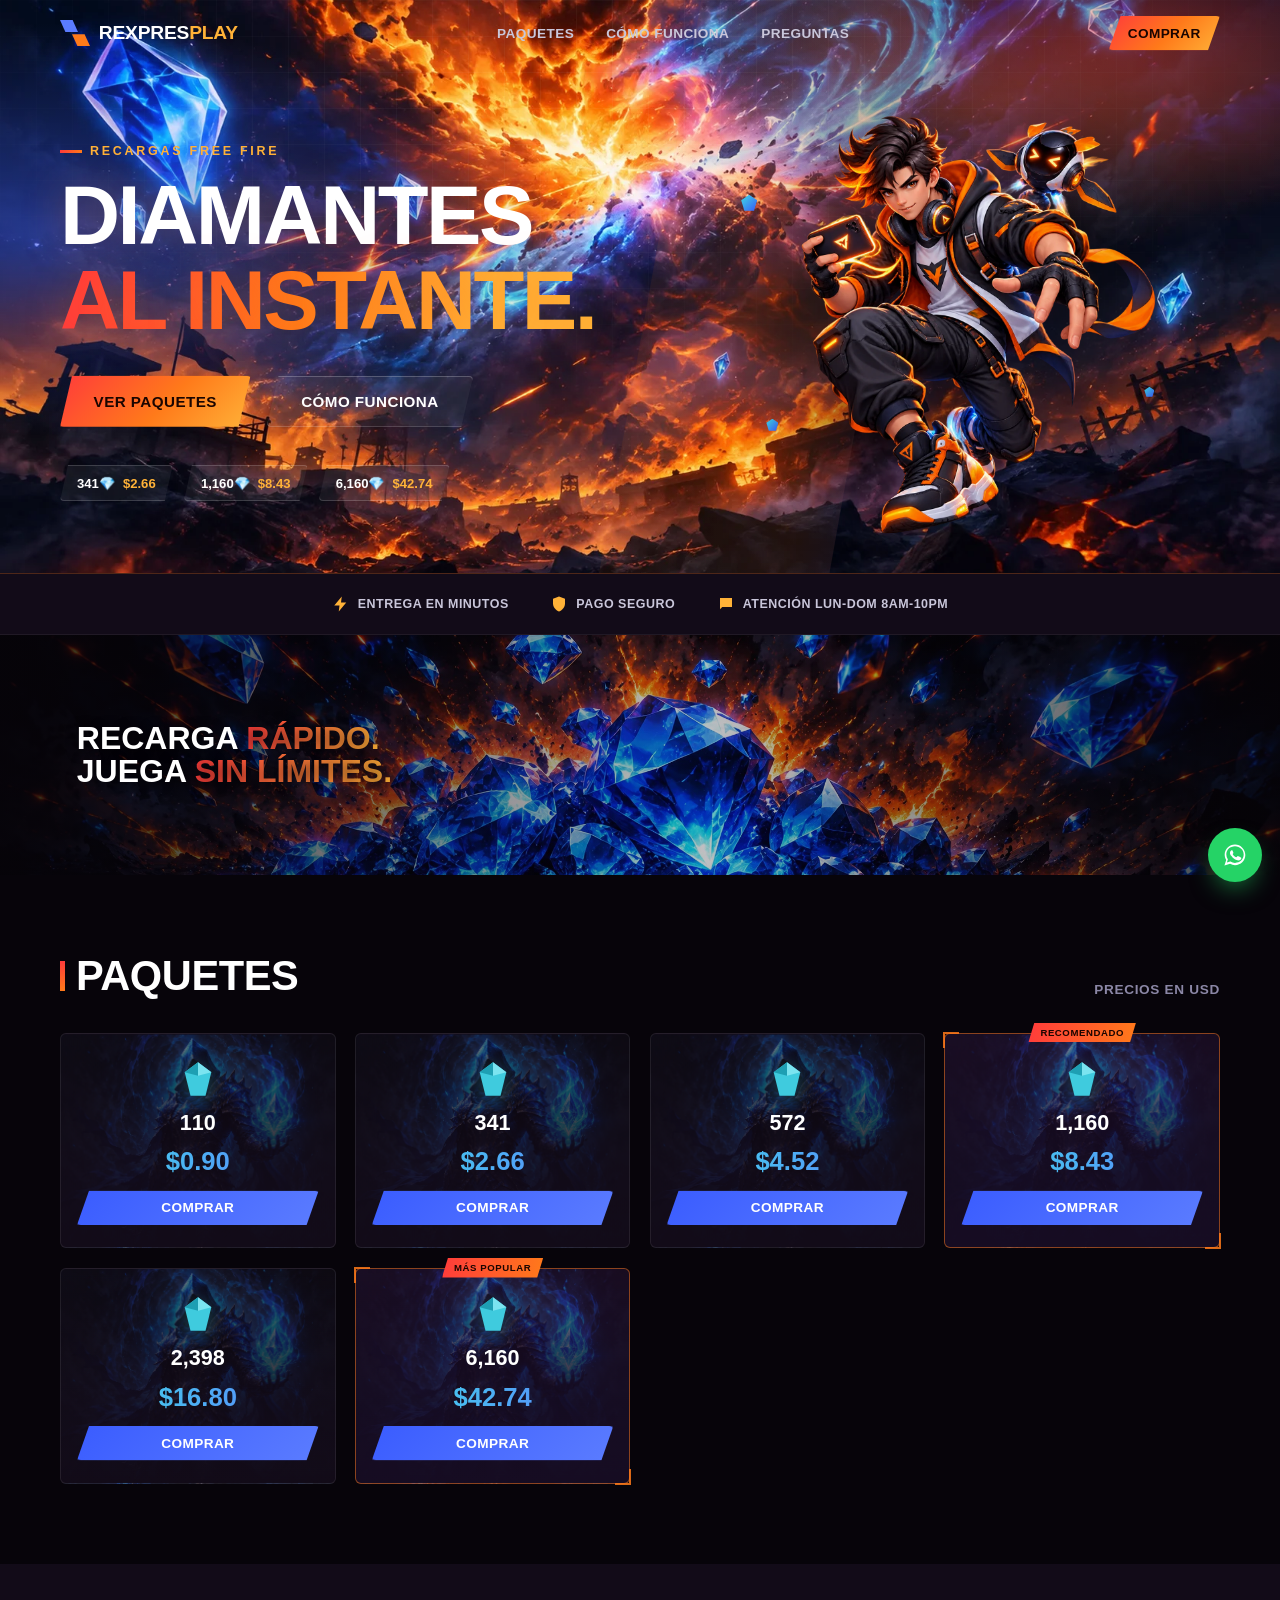
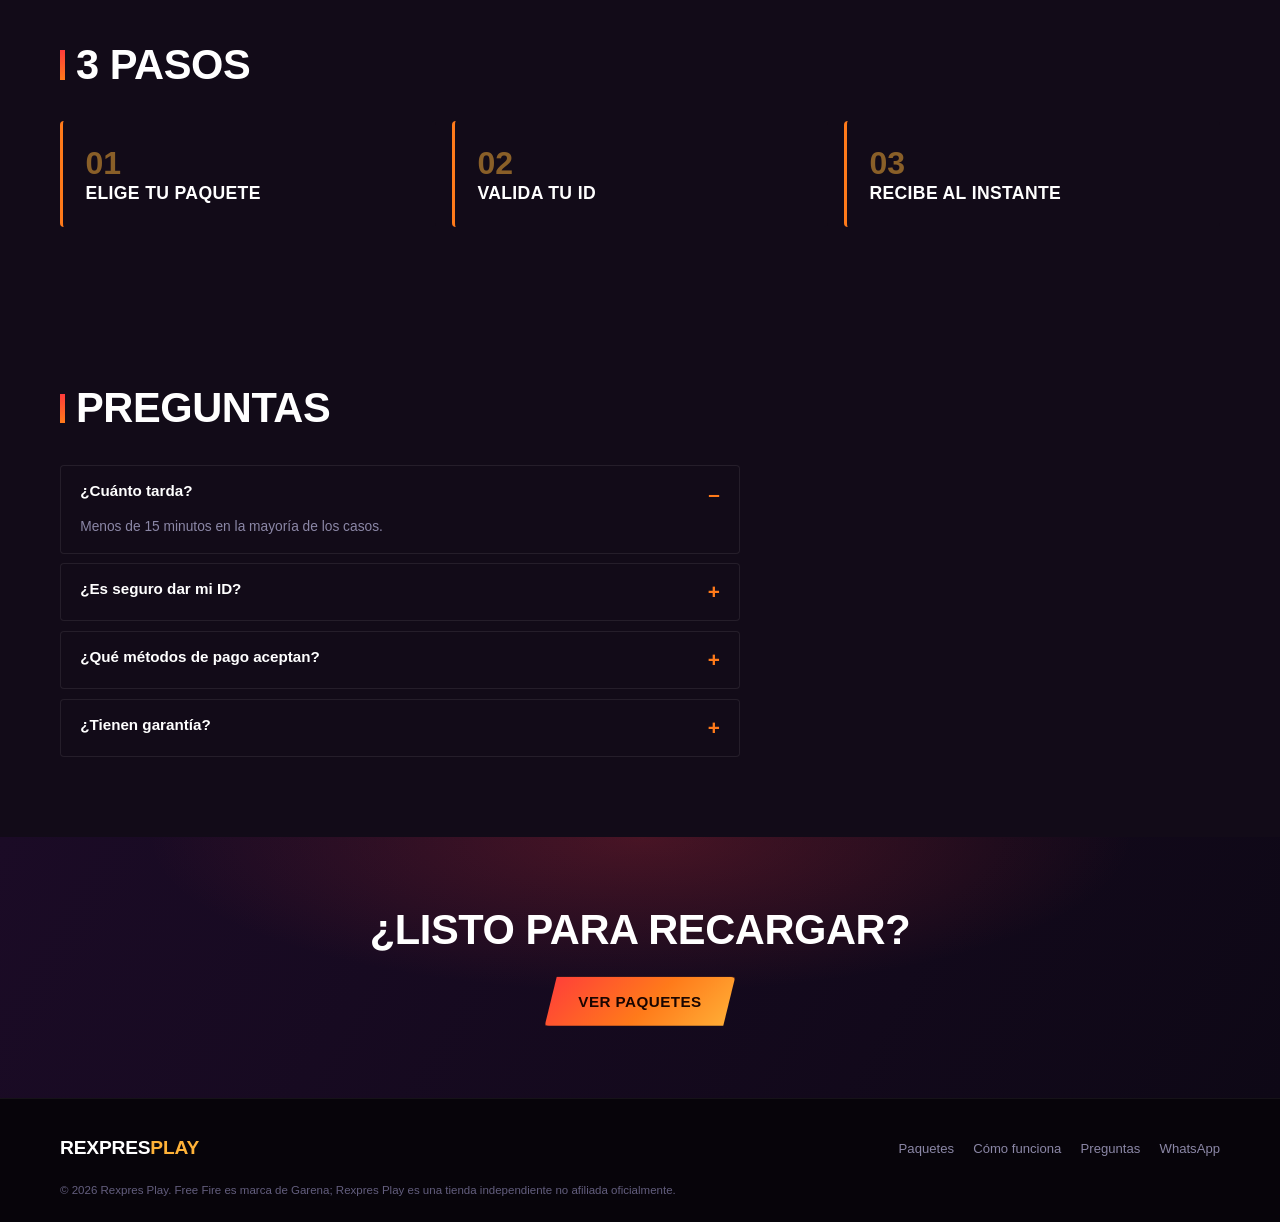
==== index.html @ 96253f4c "Add files via upload" ====
<!DOCTYPE html>
<html lang="es">
<head>
<meta charset="UTF-8">
<meta name="viewport" content="width=device-width, initial-scale=1.0">
<title>Rexpres Play — Diamantes Free Fire</title>
<meta name="description" content="Recarga diamantes de Free Fire al instante. Elige tu paquete, valida tu ID y paga seguro.">
<meta property="og:title" content="Rexpres Play — Diamantes Free Fire al instante">
<meta property="og:description" content="Elige tu paquete, coloca tu ID y paga seguro. Entrega en minutos.">
<meta property="og:image" content="og-image.webp">
<meta property="og:type" content="website">
<meta name="theme-color" content="#05070F">
<link rel="icon" href="data:image/svg+xml,%3Csvg xmlns='http://www.w3.org/2000/svg' viewBox='0 0 64 64'%3E%3Crect width='64' height='64' rx='10' fill='%2307040A'/%3E%3Cpolygon points='14,12 34,12 50,52 30,52' fill='%23FF7A1A'/%3E%3Cpolygon points='50,12 30,12 14,52 34,52' fill='%233A5CFF'/%3E%3C/svg%3E" type="image/svg+xml">
<style>
:root{
  --bg-0:#07040A; --bg-1:#120B18; --bg-2:#1B1024;
  --blue:#3A5CFF; --blue-2:#5B7CFF; --blue-glow:#7C97FF;
  --orange:#FF7A1A; --orange-2:#FFB238; --red:#FF3B3B;
  --cyan:#3FE0E8;
  --ink:#FFFFFF; --ink-dim:#C9C6DA; --ink-faint:#8B87A6; --muted:#635E7E;
  --paper:#F5F6FC;
  --font-d:Arial,Helvetica,sans-serif; --font-b:Arial,Helvetica,sans-serif; --font-m:Arial,Helvetica,sans-serif;
  --ease:cubic-bezier(.2,.85,.3,1);
}
*,*::before,*::after{box-sizing:border-box;}
html{scroll-behavior:smooth;}
@media (prefers-reduced-motion:reduce){*{animation-duration:.001ms!important;transition-duration:.001ms!important;}}
body{margin:0;background:var(--bg-0);color:var(--ink);font-family:var(--font-b);-webkit-font-smoothing:antialiased;overflow-x:hidden;}
img,svg{display:block;max-width:100%;}
a{color:inherit;text-decoration:none;}
h1,h2,h3{font-family:var(--font-d);margin:0;line-height:1.02;}
p{margin:0;}
.wrap{width:min(1160px,100% - 2rem);margin-inline:auto;}
::selection{background:var(--orange);color:var(--bg-0);}
:focus-visible{outline:3px solid var(--orange);outline-offset:2px;}

/* ---------- BUTTONS ---------- */
.btn{display:inline-flex;align-items:center;justify-content:center;gap:.5rem;font-family:var(--font-d);font-weight:900;letter-spacing:.03em;text-transform:uppercase;padding:1rem 2.1rem;border-radius:4px;border:none;cursor:pointer;transition:transform .2s var(--ease),box-shadow .2s var(--ease);font-size:.95rem;clip-path:polygon(12px 0,100% 0,calc(100% - 12px) 100%,0 100%);}
.btn--fire{background:linear-gradient(135deg,var(--red),var(--orange) 55%,var(--orange-2));color:#1A0500;box-shadow:0 0 0 1px rgba(255,122,26,.4),0 14px 34px -10px rgba(255,59,59,.7);}
.btn--fire:hover{transform:translateY(-2px) scale(1.02);box-shadow:0 0 0 1px rgba(255,122,26,.6),0 18px 40px -8px rgba(255,59,59,.85);}
.btn--ghost{background:rgba(255,255,255,.05);color:var(--ink);border:1px solid rgba(255,255,255,.22);}
.btn--ghost:hover{border-color:var(--orange);color:var(--orange-2);}
.btn--block{width:100%;}
.btn--blue{background:linear-gradient(135deg,var(--blue),var(--blue-2));color:#fff;box-shadow:0 0 0 1px rgba(91,124,255,.4),0 12px 28px -8px rgba(58,92,255,.7);}
.btn--blue:hover{transform:translateY(-2px);}

/* ---------- HEADER ---------- */
.site-header{position:fixed;inset:0 0 auto 0;z-index:200;padding:1rem 0;transition:background .3s,padding .3s;}
.site-header.on{background:rgba(5,7,15,.86);backdrop-filter:blur(12px);padding:.65rem 0;border-bottom:1px solid rgba(248,249,255,.06);}
.h-inner{display:flex;align-items:center;justify-content:space-between;gap:1rem;}
.brand{display:flex;align-items:center;gap:.55rem;}
.bmark{width:30px;height:26px;position:relative;flex:none;}
.bslab{position:absolute;width:60%;height:46%;clip-path:polygon(0 0,70% 0,100% 100%,30% 100%);}
.bslab.a{top:0;left:0;background:var(--blue-2);}
.bslab.b{bottom:0;right:0;background:var(--orange);}
.bword{font-family:var(--font-d);font-weight:900;font-size:1.2rem;text-transform:uppercase;letter-spacing:-.01em;}
.bword b{color:var(--ink);}
.bword i{color:var(--orange-2);font-style:normal;}
.nav{display:flex;gap:2rem;}
.nav a{font-size:.85rem;font-weight:700;color:var(--ink-dim);text-transform:uppercase;letter-spacing:.03em;}
.nav a:hover{color:var(--orange-2);}
.h-actions{display:flex;align-items:center;gap:1rem;}
.navtog{display:none;background:none;border:none;width:34px;height:34px;flex-direction:column;justify-content:center;gap:5px;cursor:pointer;}
.navtog span{height:2px;background:var(--ink);border-radius:2px;}

/* ---------- HERO ---------- */
.hero{position:relative;padding:9rem 0 4.5rem;overflow:hidden;}
.hero::before{content:"";position:absolute;inset:0;
  background-image:
    radial-gradient(55% 50% at 88% 8%, rgba(255,59,59,.35), transparent 60%),
    radial-gradient(50% 45% at 78% 18%, rgba(255,122,26,.3), transparent 60%),
    radial-gradient(65% 60% at 4% 40%, rgba(58,92,255,.45), transparent 60%),
    url('hero-bg.webp');
  background-size:auto,auto,auto,cover;
  background-position:center;
  background-repeat:no-repeat;
  background-color:var(--bg-0);
  z-index:-3;}
.hero::after{content:"";position:absolute;inset:0;background-image:linear-gradient(rgba(255,255,255,.045) 1px,transparent 1px),linear-gradient(90deg,rgba(255,255,255,.045) 1px,transparent 1px);background-size:36px 36px;mask-image:radial-gradient(65% 60% at 50% 15%,black,transparent);z-index:-2;}
.hero-slash{position:absolute;top:-15%;left:38%;width:60%;height:150%;background:linear-gradient(100deg,rgba(255,122,26,0) 0%,rgba(255,122,26,.12) 45%,rgba(58,92,255,.14) 60%,rgba(58,92,255,0) 100%);clip-path:polygon(30% 0,60% 0,40% 100%,10% 100%);z-index:-1;pointer-events:none;}
.hero-grid{display:grid;grid-template-columns:1.1fr .9fr;gap:2.5rem;align-items:center;position:relative;}
.eyebrow{font-family:var(--font-m);font-weight:900;font-size:.78rem;letter-spacing:.22em;text-transform:uppercase;color:var(--orange-2);margin:0 0 1rem;display:flex;align-items:center;gap:.5rem;}
.eyebrow::before{content:"";width:22px;height:3px;background:linear-gradient(90deg,var(--red),var(--orange));}
.hero h1{font-size:clamp(2.9rem,7.4vw,5.2rem);font-weight:900;letter-spacing:-.03em;text-transform:uppercase;text-shadow:0 0 40px rgba(255,122,26,.35);}
.hero h1 em{font-style:normal;background:linear-gradient(100deg,var(--red) 5%,var(--orange) 45%,var(--orange-2) 80%);-webkit-background-clip:text;background-clip:text;color:transparent;}
.hero-cta{display:flex;gap:1rem;flex-wrap:wrap;margin-top:2rem;}

.gemwrap{position:relative;display:flex;align-items:center;justify-content:center;min-height:320px;}
.gem-big{width:min(320px,80vw);filter:drop-shadow(0 30px 60px rgba(58,92,255,.35));animation:spin 14s linear infinite;}
@keyframes spin{0%{transform:rotateY(0);}50%{transform:rotateY(18deg);}100%{transform:rotateY(0);}}
.gem-particle{position:absolute;clip-path:polygon(50% 0%,100% 35%,80% 100%,20% 100%,0% 35%);background:linear-gradient(135deg,var(--cyan),var(--blue));animation:float 8s ease-in-out infinite;}
@keyframes float{0%,100%{transform:translateY(0) rotate(0);}50%{transform:translateY(-22px) rotate(14deg);}}
.hero-char{position:absolute;inset:0;margin:auto;max-width:min(420px,85vw);max-height:520px;z-index:2;filter:drop-shadow(0 25px 50px rgba(0,0,0,.55));animation:float 7s ease-in-out infinite;}

.promo-banner{position:relative;height:clamp(140px,22vw,240px);overflow:hidden;background:linear-gradient(120deg,#1B0B26,#0E0816);}
.promo-banner img{width:100%;height:100%;object-fit:cover;object-position:center;}
.promo-banner .pb-overlay{position:absolute;inset:0;background:linear-gradient(90deg,rgba(7,4,10,.85) 0%,rgba(7,4,10,.25) 55%,rgba(7,4,10,.75) 100%);
  display:flex;align-items:center;padding:0 6vw;}
.promo-banner h3{font-size:clamp(1.3rem,3.5vw,2rem);text-transform:uppercase;color:#fff;text-shadow:0 2px 12px rgba(0,0,0,.6);}
.promo-banner h3 em{font-style:normal;background:linear-gradient(100deg,var(--red),var(--orange-2));-webkit-background-clip:text;background-clip:text;color:transparent;}

.quickpick{display:flex;gap:.7rem;margin-top:2.4rem;flex-wrap:wrap;}
.qchip{display:flex;align-items:center;gap:.5rem;background:rgba(255,255,255,.06);border:1px solid rgba(255,255,255,.16);border-radius:4px;padding:.6rem 1rem;cursor:pointer;transition:border-color .2s,transform .2s;font-family:var(--font-m);font-weight:700;font-size:.82rem;clip-path:polygon(8px 0,100% 0,calc(100% - 8px) 100%,0 100%);}
.qchip:hover{border-color:var(--orange);transform:translateY(-2px);background:rgba(255,122,26,.1);}
.qchip b{color:var(--ink);}
.qchip span{color:var(--orange-2);font-weight:900;}

@media (max-width:920px){
  .hero-grid{grid-template-columns:1fr;}
  .gemwrap{order:-1;min-height:220px;}
  .gem-big{width:200px;}
}

/* ---------- TRUST STRIP (icons only, minimal text) ---------- */
.trust{background:var(--bg-1);padding:1.3rem 0;border-top:1px solid rgba(255,122,26,.25);border-bottom:1px solid rgba(255,255,255,.06);}
.trust-in{display:flex;justify-content:center;gap:2.6rem;flex-wrap:wrap;}
.trust-item{display:flex;align-items:center;gap:.5rem;color:var(--ink-dim);font-size:.78rem;font-weight:900;font-family:var(--font-d);text-transform:uppercase;letter-spacing:.04em;}
.trust-item svg{width:18px;height:18px;color:var(--orange-2);}

/* ---------- SECTION ---------- */
.section{padding:5rem 0;}
.s-head{margin-bottom:2.2rem;display:flex;align-items:flex-end;justify-content:space-between;gap:1rem;flex-wrap:wrap;}
.s-head h2{font-size:clamp(1.9rem,3.8vw,2.6rem);text-transform:uppercase;letter-spacing:-.01em;position:relative;padding-left:1rem;}
.s-head h2::before{content:"";position:absolute;left:0;top:.15em;bottom:.15em;width:5px;background:linear-gradient(180deg,var(--red),var(--orange));}
.s-head p{color:var(--ink-faint);font-family:var(--font-m);font-weight:700;font-size:.85rem;text-transform:uppercase;letter-spacing:.05em;}
[data-reveal]{opacity:0;transform:translateY(24px);transition:opacity .6s var(--ease),transform .6s var(--ease);}
[data-reveal].vis{opacity:1;transform:none;}

/* ---------- PACKAGE GRID ---------- */
.pgrid{display:grid;grid-template-columns:repeat(2,1fr);gap:.9rem;}
@media (min-width:640px){.pgrid{grid-template-columns:repeat(3,1fr);gap:1.1rem;}}
@media (min-width:1000px){.pgrid{grid-template-columns:repeat(4,1fr);gap:1.2rem;}}

.pcard{position:relative;isolation:isolate;background-image:linear-gradient(180deg,rgba(18,11,24,.55) 0%,rgba(18,11,24,.88) 62%,var(--bg-1) 100%),url('pack-bg.webp');background-size:cover,cover;background-position:center,center 20%;background-color:var(--bg-2);border:1px solid rgba(255,255,255,.08);border-radius:6px;padding:1.6rem 1rem 1.4rem;text-align:center;cursor:pointer;transition:transform .25s var(--ease),box-shadow .25s var(--ease);}
.pcard::before,.pcard::after{content:"";position:absolute;width:16px;height:16px;border:2px solid var(--orange);opacity:0;transition:opacity .25s;}
.pcard::before{top:-2px;left:-2px;border-right:none;border-bottom:none;}
.pcard::after{bottom:-2px;right:-2px;border-left:none;border-top:none;}
.pcard:hover{transform:translateY(-6px);box-shadow:0 18px 40px -14px rgba(255,122,26,.45);}
.pcard:hover::before,.pcard:hover::after{opacity:1;}
.pcard.hot{border-color:rgba(255,122,26,.5);background-image:linear-gradient(180deg,rgba(42,16,53,.5) 0%,rgba(22,12,34,.9) 62%,#160C22 100%),url('pack-bg.webp');background-size:cover,cover;background-position:center,center 20%;background-color:#1B1024;}
.pcard.hot::before,.pcard.hot::after{opacity:.85;}
.ptag{position:absolute;top:-11px;left:50%;transform:translateX(-50%);background:linear-gradient(100deg,var(--red),var(--orange));color:#1A0500;font-family:var(--font-d);font-weight:900;font-size:.6rem;letter-spacing:.06em;text-transform:uppercase;padding:.28rem .75rem;white-space:nowrap;clip-path:polygon(6px 0,100% 0,calc(100% - 6px) 100%,0 100%);}
.pgem{width:40px;margin:0 auto .7rem;filter:drop-shadow(0 4px 10px rgba(63,224,232,.35));}
.pamt{font-family:var(--font-m);font-weight:900;font-size:1.35rem;color:var(--ink);}
.pamt small{color:var(--orange-2);font-size:.7rem;font-weight:700;display:block;margin-top:.2rem;}
.pprice{font-family:var(--font-m);font-weight:900;font-size:1.6rem;margin:.7rem 0 .9rem;background:linear-gradient(100deg,var(--cyan),var(--blue-2));-webkit-background-clip:text;background-clip:text;color:transparent;}

.mem-row{display:flex;gap:1rem;margin-top:1rem;flex-wrap:wrap;}
.mem-card{flex:1 1 220px;background:var(--bg-1);border:1px solid rgba(248,249,255,.08);border-radius:14px;padding:1.2rem 1.4rem;display:flex;align-items:center;justify-content:space-between;gap:1rem;cursor:pointer;transition:border-color .2s;}
.mem-card:hover{border-color:var(--blue-2);}
.mem-card h3{font-size:1rem;color:var(--ink);}
.mem-card span{font-family:var(--font-m);color:var(--orange-2);font-weight:700;}

/* ---------- STEPS (compact) ---------- */
.steps{display:grid;grid-template-columns:repeat(3,1fr);gap:1rem;}
.step{position:relative;background:var(--bg-1);border-left:3px solid var(--orange);border-radius:4px;padding:1.5rem 1.4rem;}
.step em{font-style:normal;font-family:var(--font-m);font-weight:900;color:var(--orange-2);font-size:2rem;opacity:.5;}
.step h3{margin-top:.2rem;font-size:1.1rem;text-transform:uppercase;letter-spacing:.02em;}
@media (max-width:760px){.steps{grid-template-columns:1fr;}}

/* ---------- REVIEW STRIP (minimal) ---------- */
.rev-strip{display:flex;gap:1rem;overflow-x:auto;padding-bottom:.4rem;scrollbar-width:none;}
.rev-strip::-webkit-scrollbar{display:none;}
.rev{flex:0 0 auto;min-width:230px;background:var(--bg-1);border:1px solid rgba(255,255,255,.08);border-top:2px solid var(--cyan);border-radius:4px;padding:1.1rem 1.3rem;}
.rev .stars{color:var(--orange-2);font-size:.85rem;letter-spacing:.1em;}
.rev p{margin-top:.5rem;font-size:.88rem;color:var(--ink-dim);}
.rev b{display:block;margin-top:.6rem;font-size:.78rem;color:var(--blue-glow);text-transform:uppercase;letter-spacing:.03em;}

/* ---------- FAQ (compact) ---------- */
.faq{display:grid;gap:.6rem;max-width:680px;}
.fitem{background:var(--bg-1);border:1px solid rgba(255,255,255,.08);border-radius:4px;padding:1rem 1.2rem;}
.fitem summary{cursor:pointer;font-weight:700;list-style:none;display:flex;justify-content:space-between;gap:1rem;font-size:.95rem;}
.fitem summary::-webkit-details-marker{display:none;}
.fitem summary::after{content:"+";font-family:var(--font-m);color:var(--orange);font-size:1.3rem;font-weight:900;}
.fitem[open] summary::after{content:"–";}
.fitem p{margin-top:.6rem;color:var(--ink-faint);font-size:.86rem;line-height:1.55;}

/* ---------- FINAL CTA ---------- */
.finalcta{background:linear-gradient(120deg,#1B0B26,#0E0816);padding:4.5rem 0;text-align:center;position:relative;overflow:hidden;}
.finalcta::before{content:"";position:absolute;inset:0;background:radial-gradient(55% 85% at 50% 0%,rgba(255,59,59,.22),transparent 70%);}
.finalcta h2{position:relative;font-size:clamp(1.9rem,4vw,2.6rem);text-transform:uppercase;letter-spacing:-.01em;}
.finalcta .btn{position:relative;margin-top:1.6rem;}

/* ---------- FOOTER ---------- */
footer{background:var(--bg-0);padding:2.4rem 0 1.4rem;border-top:1px solid rgba(248,249,255,.06);}
.f-row{display:flex;align-items:center;justify-content:space-between;flex-wrap:wrap;gap:1rem;padding-bottom:1.4rem;}
.f-links{display:flex;gap:1.2rem;}
.f-links a{font-size:.82rem;color:var(--ink-faint);}
.f-links a:hover{color:var(--orange-2);}
.f-legal{font-size:.72rem;color:var(--muted);line-height:1.6;}

.wa-fab{position:fixed;right:1.1rem;bottom:1.1rem;z-index:150;width:54px;height:54px;border-radius:50%;background:#25D366;color:#fff;display:flex;align-items:center;justify-content:center;box-shadow:0 12px 26px -8px rgba(37,211,102,.6);}
.wa-fab svg{width:26px;height:26px;}

/* ---------- MOBILE NAV ---------- */
@media (max-width:860px){
  .nav{position:fixed;inset:0 0 0 auto;width:min(78vw,300px);background:var(--bg-1);flex-direction:column;align-items:flex-start;padding:6rem 2rem 2rem;transform:translateX(100%);transition:transform .3s var(--ease);gap:1.4rem;}
  .nav.open{transform:translateX(0);}
  .navtog{display:flex;}
  .h-actions .btn{display:none;}
}

</style>

</head>
<body>

<header class="site-header" id="hdr">
  <div class="wrap h-inner">
    <a href="#top" class="brand">
      <span class="bmark"><span class="bslab a"></span><span class="bslab b"></span></span>
      <span class="bword"><b>Rexpres</b><i>Play</i></span>
    </a>
    <nav class="nav" id="nav">
      <a href="#paquetes">Paquetes</a>
      <a href="#como">Cómo funciona</a>
      <a href="#preguntas">Preguntas</a>
    </nav>
    <div class="h-actions">
      <a href="#paquetes" class="btn btn--fire" style="padding:.6rem 1.2rem;font-size:.85rem;">Comprar</a>
      <button class="navtog" id="navtog" aria-label="Menú" aria-expanded="false"><span></span><span></span><span></span></button>
    </div>
  </div>
</header>

<main id="top">

<section class="hero">
  <div class="hero-slash" aria-hidden="true"></div>
  <div class="wrap hero-grid">
    <div>
      <p class="eyebrow">Recargas Free Fire</p>
      <h1>Diamantes<br><em>al instante.</em></h1>
      <div class="hero-cta">
        <a href="#paquetes" class="btn btn--fire">Ver paquetes</a>
        <a href="#como" class="btn btn--ghost">Cómo funciona</a>
      </div>
      <div class="quickpick" data-reveal>
        <div class="qchip" data-buy data-amt="341" data-bonus="0" data-price="2.66"><b>341💎</b><span>$2.66</span></div>
        <div class="qchip" data-buy data-amt="1,160" data-bonus="0" data-price="8.43"><b>1,160💎</b><span>$8.43</span></div>
        <div class="qchip" data-buy data-amt="6,160" data-bonus="0" data-price="42.74"><b>6,160💎</b><span>$42.74</span></div>
      </div>
    </div>
    <div class="gemwrap">
      <img src="hero-character.webp" alt="" class="hero-char" fetchpriority="high"
           onerror="this.style.display='none'"
           onload="this.nextElementSibling.style.display='none'">
      <svg class="gem-big" viewBox="0 0 200 200">
        <defs>
          <linearGradient id="gA" x1="0" y1="0" x2="1" y2="1">
            <stop offset="0%" stop-color="#7C97FF"/><stop offset="100%" stop-color="#3A5CFF"/>
          </linearGradient>
          <linearGradient id="gB" x1="0" y1="0" x2="1" y2="1">
            <stop offset="0%" stop-color="#3FE0E8"/><stop offset="100%" stop-color="#1E9FB3"/>
          </linearGradient>
          <linearGradient id="gC" x1="0" y1="0" x2="1" y2="1">
            <stop offset="0%" stop-color="#FFC24D"/><stop offset="100%" stop-color="#FF9F1C"/>
          </linearGradient>
        </defs>
        <polygon points="100,15 175,70 140,185 60,185 25,70" fill="url(#gA)"/>
        <polygon points="100,15 175,70 100,90" fill="url(#gC)"/>
        <polygon points="100,15 25,70 100,90" fill="url(#gB)"/>
        <polygon points="25,70 100,90 60,185" fill="#2A45C9" opacity=".85"/>
        <polygon points="175,70 100,90 140,185" fill="#1E9FB3" opacity=".85"/>
      </svg>
      <span class="gem-particle" style="width:16px;height:16px;top:10%;left:5%;"></span>
      <span class="gem-particle" style="width:10px;height:10px;top:70%;left:85%;animation-delay:2s;"></span>
      <span class="gem-particle" style="width:12px;height:12px;top:80%;left:10%;animation-delay:4s;"></span>
    </div>
  </div>
</section>

<section class="trust">
  <div class="wrap trust-in">
    <div class="trust-item"><svg viewBox="0 0 24 24"><path d="M13 2 3 14h7l-1 8 10-12h-7l1-8z" fill="currentColor"/></svg>Entrega en minutos</div>
    <div class="trust-item"><svg viewBox="0 0 24 24"><path d="M12 2 4 5v6c0 5 3.4 9.4 8 11 4.6-1.6 8-6 8-11V5l-8-3z" fill="currentColor"/></svg>Pago seguro</div>
    <div class="trust-item"><svg viewBox="0 0 24 24"><path d="M4 4h16v12H7l-3 3V4z" fill="currentColor"/></svg>Atención Lun-Dom 8am-10pm</div>
  </div>
</section>

<div class="promo-banner" id="promoBanner">
  <img src="diamonds-banner.webp" alt="Diamantes Free Fire"
       loading="lazy"
       onerror="document.getElementById('promoBanner').style.display='none'">
  <div class="pb-overlay">
    <h3>Recarga <em>rápido.</em><br>Juega <em>sin límites.</em></h3>
  </div>
</div>

<section class="section" id="paquetes">
  <div class="wrap">
    <div class="s-head" data-reveal><h2>Paquetes</h2><p>Precios en USD</p></div>
    <div class="pgrid" data-reveal>
      <article class="pcard" data-buy data-amt="110" data-bonus="0" data-price="0.90">
        <svg class="pgem" viewBox="0 0 48 48"><polygon points="24,4 40,16 33,44 15,44 8,16" fill="#3FCBDE"/><polygon points="24,4 40,16 24,20" fill="#7BE4F0"/><polygon points="24,4 8,16 24,20" fill="#1E9FB3"/></svg>
        <p class="pamt">110</p><p class="pprice">$0.90</p>
        <button class="btn btn--blue btn--block" style="padding:.6rem;font-size:.85rem;">Comprar</button>
      </article>
      <article class="pcard" data-buy data-amt="341" data-bonus="0" data-price="2.66">
        <svg class="pgem" viewBox="0 0 48 48"><polygon points="24,4 40,16 33,44 15,44 8,16" fill="#3FCBDE"/><polygon points="24,4 40,16 24,20" fill="#7BE4F0"/><polygon points="24,4 8,16 24,20" fill="#1E9FB3"/></svg>
        <p class="pamt">341</p><p class="pprice">$2.66</p>
        <button class="btn btn--blue btn--block" style="padding:.6rem;font-size:.85rem;">Comprar</button>
      </article>
      <article class="pcard" data-buy data-amt="572" data-bonus="0" data-price="4.52">
        <svg class="pgem" viewBox="0 0 48 48"><polygon points="24,4 40,16 33,44 15,44 8,16" fill="#3FCBDE"/><polygon points="24,4 40,16 24,20" fill="#7BE4F0"/><polygon points="24,4 8,16 24,20" fill="#1E9FB3"/></svg>
        <p class="pamt">572</p><p class="pprice">$4.52</p>
        <button class="btn btn--blue btn--block" style="padding:.6rem;font-size:.85rem;">Comprar</button>
      </article>
      <article class="pcard hot" data-buy data-amt="1,160" data-bonus="0" data-price="8.43">
        <span class="ptag">Recomendado</span>
        <svg class="pgem" viewBox="0 0 48 48"><polygon points="24,4 40,16 33,44 15,44 8,16" fill="#3FCBDE"/><polygon points="24,4 40,16 24,20" fill="#7BE4F0"/><polygon points="24,4 8,16 24,20" fill="#1E9FB3"/></svg>
        <p class="pamt">1,160</p><p class="pprice">$8.43</p>
        <button class="btn btn--blue btn--block" style="padding:.6rem;font-size:.85rem;">Comprar</button>
      </article>
      <article class="pcard" data-buy data-amt="2,398" data-bonus="0" data-price="16.80">
        <svg class="pgem" viewBox="0 0 48 48"><polygon points="24,4 40,16 33,44 15,44 8,16" fill="#3FCBDE"/><polygon points="24,4 40,16 24,20" fill="#7BE4F0"/><polygon points="24,4 8,16 24,20" fill="#1E9FB3"/></svg>
        <p class="pamt">2,398</p><p class="pprice">$16.80</p>
        <button class="btn btn--blue btn--block" style="padding:.6rem;font-size:.85rem;">Comprar</button>
      </article>
      <article class="pcard hot" data-buy data-amt="6,160" data-bonus="0" data-price="42.74">
        <span class="ptag">Más popular</span>
        <svg class="pgem" viewBox="0 0 48 48"><polygon points="24,4 40,16 33,44 15,44 8,16" fill="#3FCBDE"/><polygon points="24,4 40,16 24,20" fill="#7BE4F0"/><polygon points="24,4 8,16 24,20" fill="#1E9FB3"/></svg>
        <p class="pamt">6,160</p><p class="pprice">$42.74</p>
        <button class="btn btn--blue btn--block" style="padding:.6rem;font-size:.85rem;">Comprar</button>
      </article>
    </div>

  </div>
</section>

<section class="section" id="como" style="background:var(--bg-1);">
  <div class="wrap">
    <div class="s-head" data-reveal><h2>3 pasos</h2></div>
    <div class="steps" data-reveal>
      <div class="step"><em>01</em><h3>Elige tu paquete</h3></div>
      <div class="step"><em>02</em><h3>Valida tu ID</h3></div>
      <div class="step"><em>03</em><h3>Recibe al instante</h3></div>
    </div>
  </div>
</section>

<section class="section" id="preguntas" style="background:var(--bg-1);">
  <div class="wrap">
    <div class="s-head" data-reveal><h2>Preguntas</h2></div>
    <div class="faq" data-reveal>
      <details class="fitem" open><summary>¿Cuánto tarda?</summary><p>Menos de 15 minutos en la mayoría de los casos.</p></details>
      <details class="fitem"><summary>¿Es seguro dar mi ID?</summary><p>Sí, nunca pedimos tu contraseña.</p></details>
      <details class="fitem"><summary>¿Qué métodos de pago aceptan?</summary><p>Transferencia, Payphone, tarjeta y billeteras digitales.</p></details>
      <details class="fitem"><summary>¿Tienen garantía?</summary><p>Sí, reembolso si algo falla.</p></details>
    </div>
  </div>
</section>

<section class="finalcta">
  <div class="wrap" data-reveal>
    <h2>¿Listo para recargar?</h2>
    <a href="#paquetes" class="btn btn--fire">Ver paquetes</a>
  </div>
</section>

</main>

<footer>
  <div class="wrap f-row">
    <span class="bword"><b>Rexpres</b><i>Play</i></span>
    <nav class="f-links">
      <a href="#paquetes">Paquetes</a><a href="#como">Cómo funciona</a><a href="#preguntas">Preguntas</a>
      <a href="https://wa.me/593000000000" target="_blank" rel="noopener">WhatsApp</a>
    </nav>
  </div>
  <div class="wrap f-legal">
    <p>© <span id="yr"></span> Rexpres Play. Free Fire es marca de Garena; Rexpres Play es una tienda independiente no afiliada oficialmente.</p>
  </div>
</footer>

<a href="https://wa.me/593000000000" class="wa-fab" target="_blank" rel="noopener" aria-label="WhatsApp">
  <svg viewBox="0 0 32 32"><path fill="currentColor" d="M16 3C9 3 3.3 8.6 3.3 15.5c0 2.5.7 4.8 1.9 6.8L3 29l6.9-2.2c1.9 1.1 4.1 1.7 6.1 1.7 7 0 12.7-5.6 12.7-12.5S23 3 16 3zm0 22.7c-2 0-3.9-.6-5.5-1.6l-.4-.2-4.1 1.3 1.3-4-.3-.4a10.1 10.1 0 0 1-1.7-5.6C5.3 9.7 10 5.3 16 5.3S26.7 9.7 26.7 15.5 22 25.7 16 25.7zm5.9-7.5c-.3-.2-1.9-.9-2.2-1s-.5-.2-.7.2-.8 1-1 1.2-.4.2-.7.1a8.3 8.3 0 0 1-2.4-1.5 9 9 0 0 1-1.7-2.1c-.2-.3 0-.5.1-.6l.4-.5.3-.4a.6.6 0 0 0 0-.5c-.1-.2-.7-1.7-1-2.3s-.5-.5-.7-.5h-.6a1.2 1.2 0 0 0-.8.4 3.6 3.6 0 0 0-1.1 2.7c0 1.6 1.2 3.1 1.3 3.3.2.2 2.4 3.7 5.9 5.1a19.9 19.9 0 0 0 2 .7 4.8 4.8 0 0 0 2.2.1c.7-.1 2-.8 2.3-1.6s.3-1.5.2-1.6-.3-.2-.6-.4z"/></svg>
</a>

<script>
(function(){
"use strict";
var WHATSAPP_NUMBER = "593000000000";

/* ---------- año footer ---------- */
var yr = document.getElementById("yr"); if(yr) yr.textContent = new Date().getFullYear();

/* ---------- header scroll ---------- */
var hdr = document.getElementById("hdr");
function onScroll(){ hdr.classList.toggle("on", window.scrollY > 20); }
document.addEventListener("scroll", onScroll, {passive:true}); onScroll();

/* ---------- mobile nav ---------- */
var navtog = document.getElementById("navtog"), nav = document.getElementById("nav");
navtog.addEventListener("click", function(){
  var open = nav.classList.toggle("open");
  navtog.setAttribute("aria-expanded", open ? "true" : "false");
});
nav.querySelectorAll("a").forEach(function(a){ a.addEventListener("click", function(){ nav.classList.remove("open"); }); });

/* ---------- scroll reveal ---------- */
var reveals = document.querySelectorAll("[data-reveal]");
if("IntersectionObserver" in window){
  var io = new IntersectionObserver(function(entries){
    entries.forEach(function(en){ if(en.isIntersecting){ en.target.classList.add("vis"); io.unobserve(en.target); } });
  }, {threshold:.12});
  reveals.forEach(function(el){ io.observe(el); });
}else{
  reveals.forEach(function(el){ el.classList.add("vis"); });
}

/* =====================================================================
   COMPRAR — navega a checkout.html con los datos del paquete en la URL
===================================================================== */
document.querySelectorAll("[data-buy]").forEach(function(el){
  el.addEventListener("click", function(){
    var amt = el.getAttribute("data-amt");
    var bonus = el.getAttribute("data-bonus");
    var price = el.getAttribute("data-price");
    var url = "checkout.html?amt=" + encodeURIComponent(amt) + "&bonus=" + encodeURIComponent(bonus) + "&price=" + encodeURIComponent(price);
    window.location.href = url;
  });
});
})();
</script>
</body>
</html>
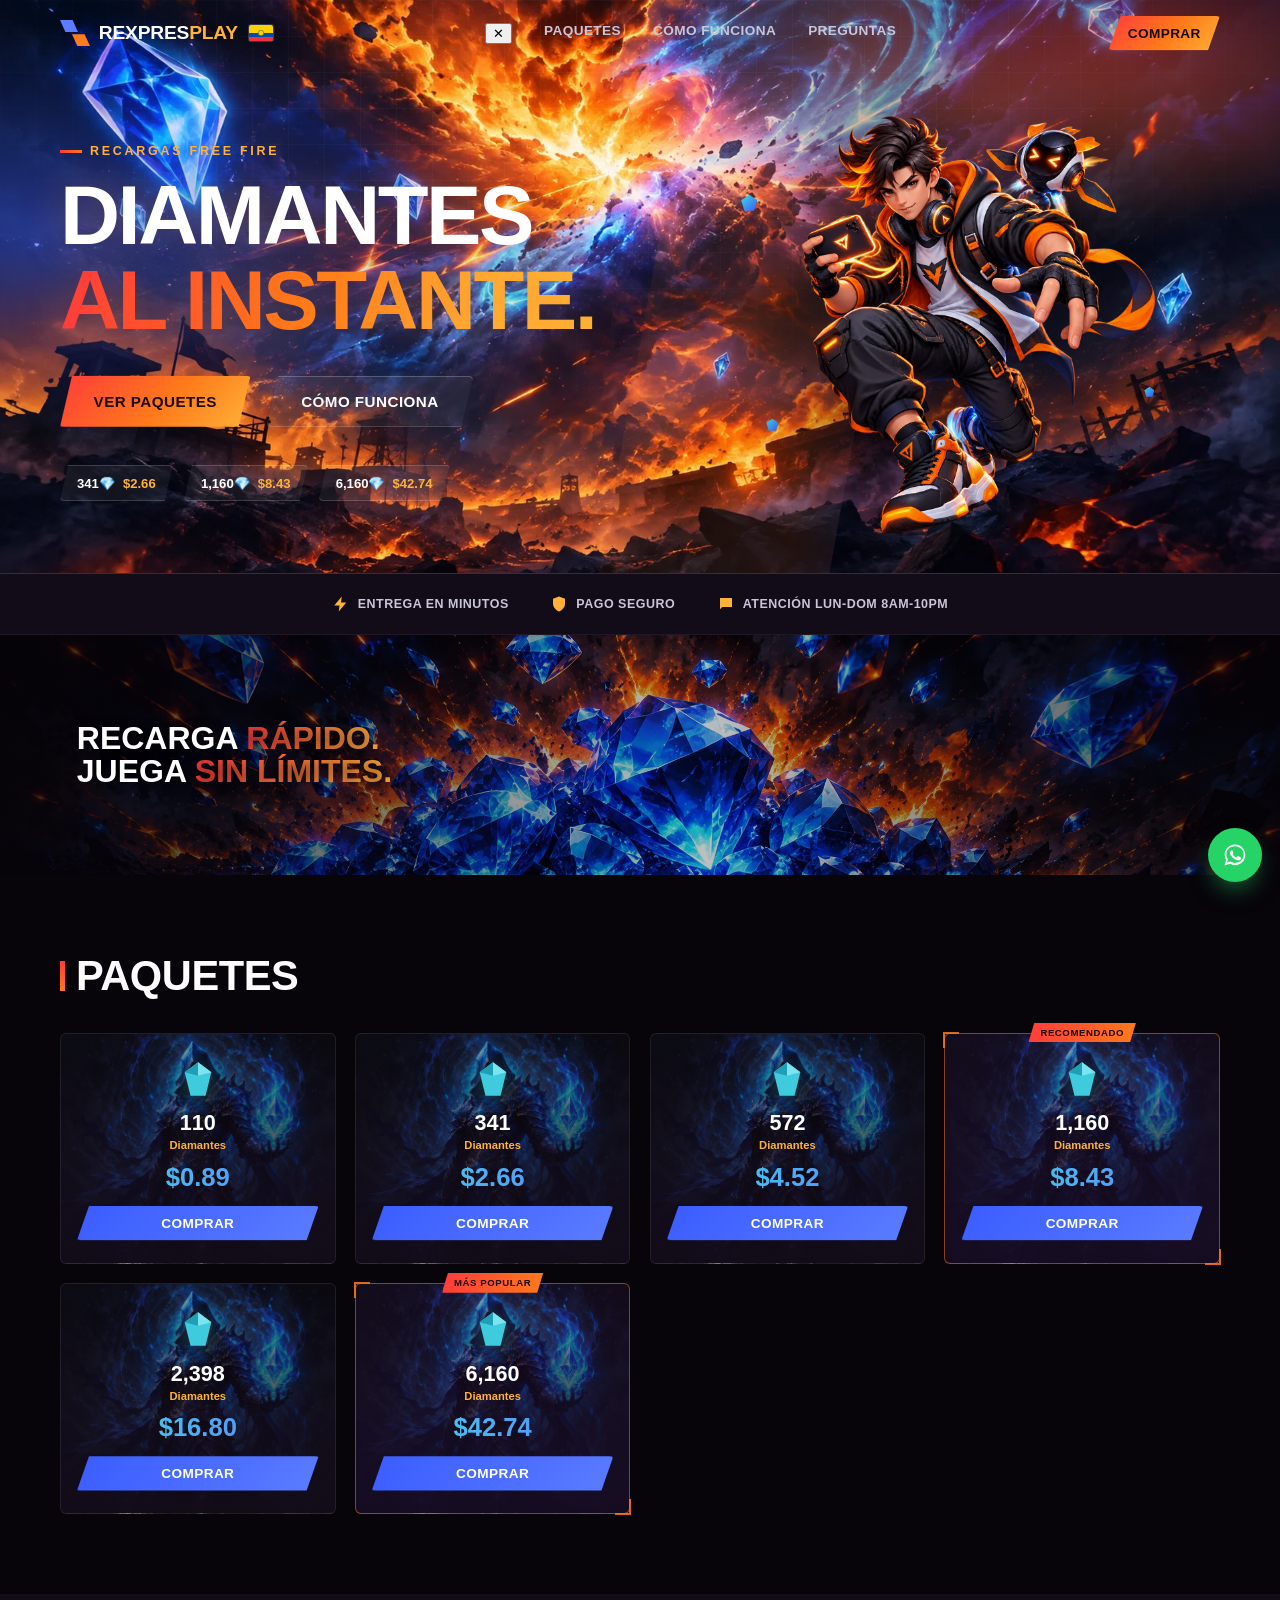
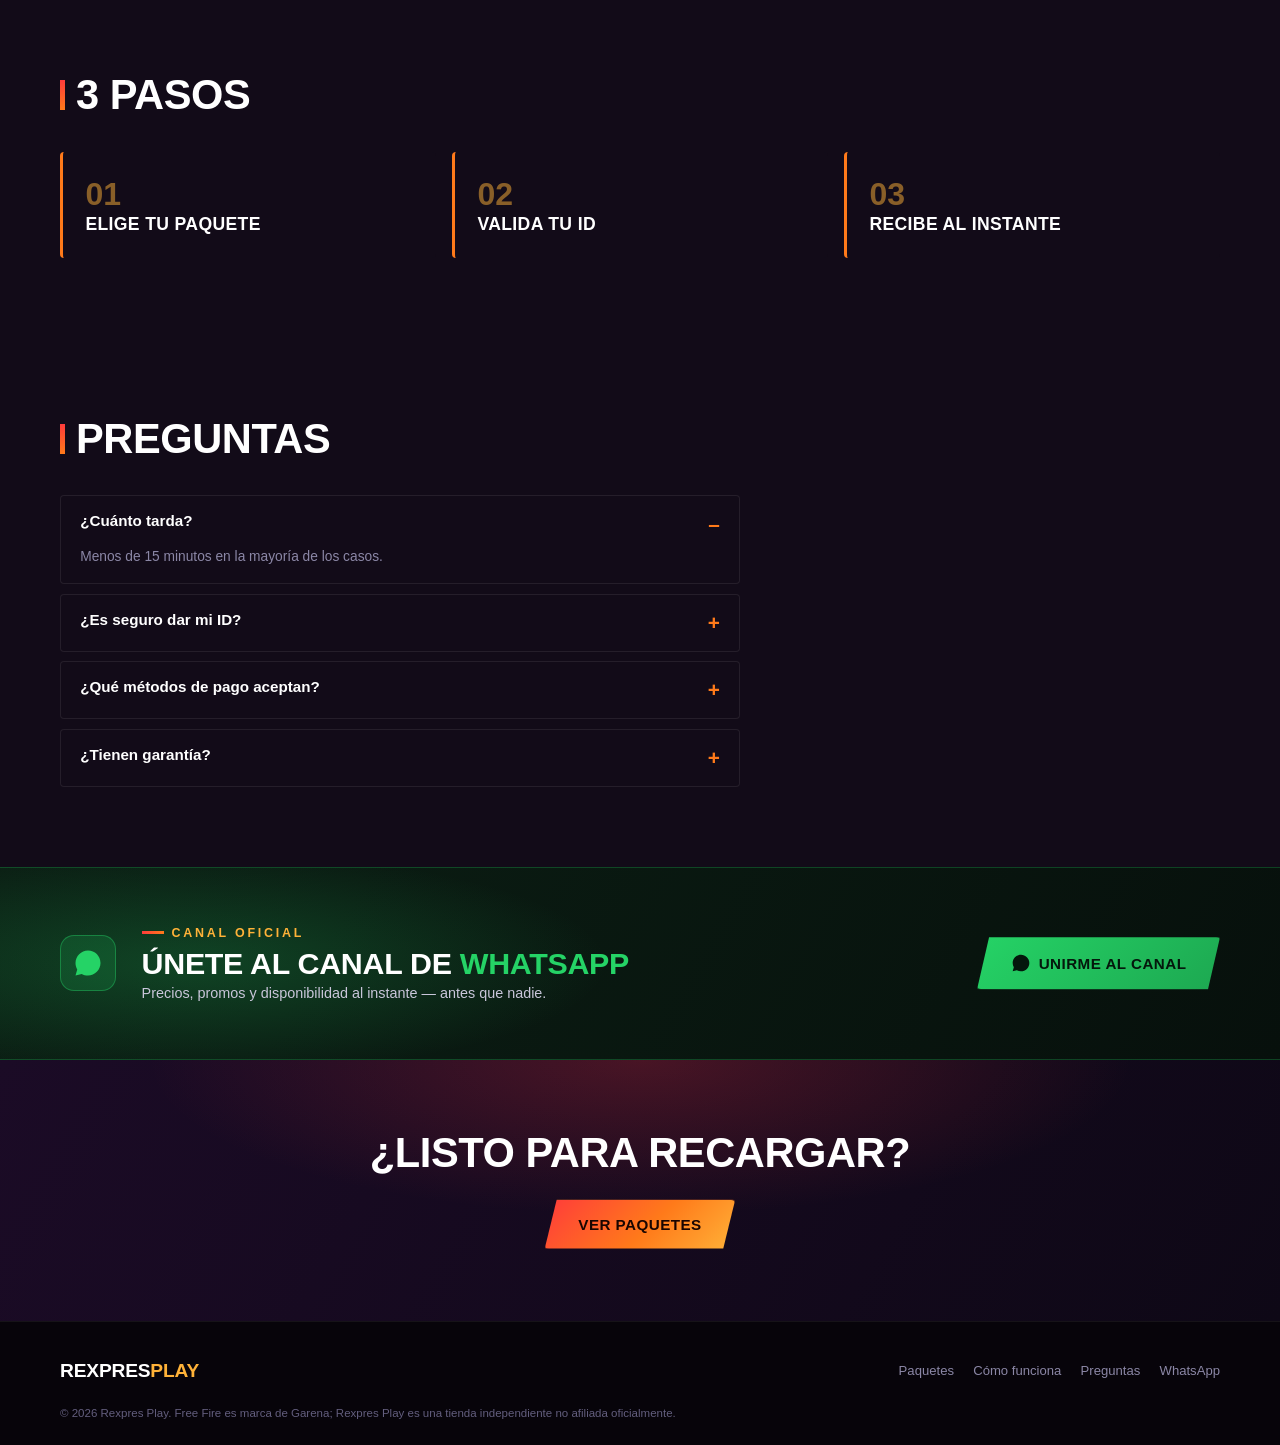
==== commit b2b3997e: "Add files via upload" ====
--- a/index.html
+++ b/index.html
@@ -56,6 +56,7 @@
 .bword{font-family:var(--font-d);font-weight:900;font-size:1.2rem;text-transform:uppercase;letter-spacing:-.01em;}
 .bword b{color:var(--ink);}
 .bword i{color:var(--orange-2);font-style:normal;}
+.flag-ec{width:24px;height:16px;border-radius:2px;overflow:hidden;flex:none;box-shadow:0 0 0 1px rgba(255,255,255,.18);margin-left:2px;}
 .nav{display:flex;gap:2rem;}
 .nav a{font-size:.85rem;font-weight:700;color:var(--ink-dim);text-transform:uppercase;letter-spacing:.03em;}
 .nav a:hover{color:var(--orange-2);}
@@ -131,13 +132,13 @@
 @media (min-width:640px){.pgrid{grid-template-columns:repeat(3,1fr);gap:1.1rem;}}
 @media (min-width:1000px){.pgrid{grid-template-columns:repeat(4,1fr);gap:1.2rem;}}
 
-.pcard{position:relative;isolation:isolate;background-image:linear-gradient(180deg,rgba(18,11,24,.55) 0%,rgba(18,11,24,.88) 62%,var(--bg-1) 100%),url('pack-bg.webp');background-size:cover,cover;background-position:center,center 20%;background-color:var(--bg-2);border:1px solid rgba(255,255,255,.08);border-radius:6px;padding:1.6rem 1rem 1.4rem;text-align:center;cursor:pointer;transition:transform .25s var(--ease),box-shadow .25s var(--ease);}
+.pcard{position:relative;isolation:isolate;background-image:linear-gradient(180deg,rgba(18,11,24,.35) 0%,rgba(18,11,24,.78) 62%,var(--bg-1) 100%),url('pack-bg.webp');background-size:cover,cover;background-position:center,center 20%;background-color:var(--bg-2);border:1px solid rgba(255,255,255,.08);border-radius:6px;padding:1.6rem 1rem 1.4rem;text-align:center;cursor:pointer;transition:transform .25s var(--ease),box-shadow .25s var(--ease);}
 .pcard::before,.pcard::after{content:"";position:absolute;width:16px;height:16px;border:2px solid var(--orange);opacity:0;transition:opacity .25s;}
 .pcard::before{top:-2px;left:-2px;border-right:none;border-bottom:none;}
 .pcard::after{bottom:-2px;right:-2px;border-left:none;border-top:none;}
 .pcard:hover{transform:translateY(-6px);box-shadow:0 18px 40px -14px rgba(255,122,26,.45);}
 .pcard:hover::before,.pcard:hover::after{opacity:1;}
-.pcard.hot{border-color:rgba(255,122,26,.5);background-image:linear-gradient(180deg,rgba(42,16,53,.5) 0%,rgba(22,12,34,.9) 62%,#160C22 100%),url('pack-bg.webp');background-size:cover,cover;background-position:center,center 20%;background-color:#1B1024;}
+.pcard.hot{border-color:rgba(255,122,26,.5);background-image:linear-gradient(180deg,rgba(42,16,53,.32) 0%,rgba(22,12,34,.82) 62%,#160C22 100%),url('pack-bg.webp');background-size:cover,cover;background-position:center,center 20%;background-color:#1B1024;}
 .pcard.hot::before,.pcard.hot::after{opacity:.85;}
 .ptag{position:absolute;top:-11px;left:50%;transform:translateX(-50%);background:linear-gradient(100deg,var(--red),var(--orange));color:#1A0500;font-family:var(--font-d);font-weight:900;font-size:.6rem;letter-spacing:.06em;text-transform:uppercase;padding:.28rem .75rem;white-space:nowrap;clip-path:polygon(6px 0,100% 0,calc(100% - 6px) 100%,0 100%);}
 .pgem{width:40px;margin:0 auto .7rem;filter:drop-shadow(0 4px 10px rgba(63,224,232,.35));}
@@ -192,10 +193,28 @@
 .wa-fab{position:fixed;right:1.1rem;bottom:1.1rem;z-index:150;width:54px;height:54px;border-radius:50%;background:#25D366;color:#fff;display:flex;align-items:center;justify-content:center;box-shadow:0 12px 26px -8px rgba(37,211,102,.6);}
 .wa-fab svg{width:26px;height:26px;}
 
-/* ---------- MOBILE NAV ---------- */
+/* ---------- WHATSAPP CHANNEL ---------- */
+.wa-channel{background:linear-gradient(120deg,#0B1F14,#07100C);padding:3.6rem 0;position:relative;overflow:hidden;border-top:1px solid rgba(37,211,102,.25);border-bottom:1px solid rgba(37,211,102,.25);}
+.wa-channel::before{content:"";position:absolute;inset:0;background:radial-gradient(50% 90% at 15% 50%,rgba(37,211,102,.22),transparent 65%);}
+.wa-channel__inner{position:relative;display:flex;align-items:center;gap:1.6rem;flex-wrap:wrap;}
+.wa-channel__icon{width:56px;height:56px;min-width:56px;border-radius:14px;background:rgba(37,211,102,.15);border:1px solid rgba(37,211,102,.4);display:flex;align-items:center;justify-content:center;color:#25D366;}
+.wa-channel__icon svg{width:30px;height:30px;}
+.wa-channel__text{flex:1;min-width:220px;}
+.wa-channel__text h2{font-size:clamp(1.4rem,3vw,1.9rem);text-transform:uppercase;letter-spacing:-.01em;}
+.wa-channel__text h2 em{font-style:normal;color:#25D366;}
+.wa-channel__text p:last-child{margin-top:.4rem;color:var(--ink-dim);font-size:.9rem;}
+.wa-channel__btn{background:linear-gradient(135deg,#25D366,#1DA851);color:#04170c;box-shadow:0 0 0 1px rgba(37,211,102,.4),0 14px 30px -10px rgba(37,211,102,.7);white-space:nowrap;}
+.wa-channel__btn:hover{transform:translateY(-2px);}
+@media (max-width:640px){.wa-channel__inner{text-align:center;flex-direction:column;}}
 @media (max-width:860px){
-  .nav{position:fixed;inset:0 0 0 auto;width:min(78vw,300px);background:var(--bg-1);flex-direction:column;align-items:flex-start;padding:6rem 2rem 2rem;transform:translateX(100%);transition:transform .3s var(--ease);gap:1.4rem;}
-  .nav.open{transform:translateX(0);}
+  .nav{position:fixed;inset:0 0 auto 0;width:100%;background:var(--bg-1);flex-direction:column;align-items:flex-start;
+    padding:5.5rem 1.6rem 2.2rem;transform:translateY(-100%);transition:transform .32s var(--ease);gap:1.3rem;
+    border-bottom:2px solid var(--orange);max-height:100vh;overflow-y:auto;z-index:199;}
+  .nav.open{transform:translateY(0);}
+  .nav a{font-size:1.05rem;padding:.3rem 0;width:100%;}
+  .nav-close{position:absolute;top:1rem;right:1.2rem;width:38px;height:38px;background:rgba(255,255,255,.08);
+    border:1px solid rgba(255,255,255,.18);border-radius:8px;color:var(--ink);font-size:1.3rem;line-height:1;
+    display:flex;align-items:center;justify-content:center;cursor:pointer;}
   .navtog{display:flex;}
   .h-actions .btn{display:none;}
 }
@@ -210,8 +229,15 @@
     <a href="#top" class="brand">
       <span class="bmark"><span class="bslab a"></span><span class="bslab b"></span></span>
       <span class="bword"><b>Rexpres</b><i>Play</i></span>
+      <svg class="flag-ec" viewBox="0 0 30 20" role="img" aria-label="Ecuador">
+        <rect width="30" height="20" fill="#FFD100"/>
+        <rect y="10" width="30" height="10" fill="#034EA2"/>
+        <rect y="15" width="30" height="5" fill="#EF3340"/>
+        <circle cx="15" cy="10" r="3.4" fill="#FFD100" stroke="#034EA2" stroke-width=".6"/>
+      </svg>
     </a>
     <nav class="nav" id="nav">
+      <button class="nav-close" id="navClose" aria-label="Cerrar menú">✕</button>
       <a href="#paquetes">Paquetes</a>
       <a href="#como">Cómo funciona</a>
       <a href="#preguntas">Preguntas</a>
@@ -289,38 +315,38 @@
 
 <section class="section" id="paquetes">
   <div class="wrap">
-    <div class="s-head" data-reveal><h2>Paquetes</h2><p>Precios en USD</p></div>
+    <div class="s-head" data-reveal><h2>Paquetes</h2></div>
     <div class="pgrid" data-reveal>
-      <article class="pcard" data-buy data-amt="110" data-bonus="0" data-price="0.90">
-        <svg class="pgem" viewBox="0 0 48 48"><polygon points="24,4 40,16 33,44 15,44 8,16" fill="#3FCBDE"/><polygon points="24,4 40,16 24,20" fill="#7BE4F0"/><polygon points="24,4 8,16 24,20" fill="#1E9FB3"/></svg>
-        <p class="pamt">110</p><p class="pprice">$0.90</p>
+      <article class="pcard" data-buy data-amt="110" data-bonus="0" data-price="0.89">
+        <svg class="pgem" viewBox="0 0 48 48"><polygon points="24,4 40,16 33,44 15,44 8,16" fill="#3FCBDE"/><polygon points="24,4 40,16 24,20" fill="#7BE4F0"/><polygon points="24,4 8,16 24,20" fill="#1E9FB3"/></svg>
+        <p class="pamt">110<small>Diamantes</small></p><p class="pprice">$0.89</p>
         <button class="btn btn--blue btn--block" style="padding:.6rem;font-size:.85rem;">Comprar</button>
       </article>
       <article class="pcard" data-buy data-amt="341" data-bonus="0" data-price="2.66">
         <svg class="pgem" viewBox="0 0 48 48"><polygon points="24,4 40,16 33,44 15,44 8,16" fill="#3FCBDE"/><polygon points="24,4 40,16 24,20" fill="#7BE4F0"/><polygon points="24,4 8,16 24,20" fill="#1E9FB3"/></svg>
-        <p class="pamt">341</p><p class="pprice">$2.66</p>
+        <p class="pamt">341<small>Diamantes</small></p><p class="pprice">$2.66</p>
         <button class="btn btn--blue btn--block" style="padding:.6rem;font-size:.85rem;">Comprar</button>
       </article>
       <article class="pcard" data-buy data-amt="572" data-bonus="0" data-price="4.52">
         <svg class="pgem" viewBox="0 0 48 48"><polygon points="24,4 40,16 33,44 15,44 8,16" fill="#3FCBDE"/><polygon points="24,4 40,16 24,20" fill="#7BE4F0"/><polygon points="24,4 8,16 24,20" fill="#1E9FB3"/></svg>
-        <p class="pamt">572</p><p class="pprice">$4.52</p>
+        <p class="pamt">572<small>Diamantes</small></p><p class="pprice">$4.52</p>
         <button class="btn btn--blue btn--block" style="padding:.6rem;font-size:.85rem;">Comprar</button>
       </article>
       <article class="pcard hot" data-buy data-amt="1,160" data-bonus="0" data-price="8.43">
         <span class="ptag">Recomendado</span>
         <svg class="pgem" viewBox="0 0 48 48"><polygon points="24,4 40,16 33,44 15,44 8,16" fill="#3FCBDE"/><polygon points="24,4 40,16 24,20" fill="#7BE4F0"/><polygon points="24,4 8,16 24,20" fill="#1E9FB3"/></svg>
-        <p class="pamt">1,160</p><p class="pprice">$8.43</p>
+        <p class="pamt">1,160<small>Diamantes</small></p><p class="pprice">$8.43</p>
         <button class="btn btn--blue btn--block" style="padding:.6rem;font-size:.85rem;">Comprar</button>
       </article>
       <article class="pcard" data-buy data-amt="2,398" data-bonus="0" data-price="16.80">
         <svg class="pgem" viewBox="0 0 48 48"><polygon points="24,4 40,16 33,44 15,44 8,16" fill="#3FCBDE"/><polygon points="24,4 40,16 24,20" fill="#7BE4F0"/><polygon points="24,4 8,16 24,20" fill="#1E9FB3"/></svg>
-        <p class="pamt">2,398</p><p class="pprice">$16.80</p>
+        <p class="pamt">2,398<small>Diamantes</small></p><p class="pprice">$16.80</p>
         <button class="btn btn--blue btn--block" style="padding:.6rem;font-size:.85rem;">Comprar</button>
       </article>
       <article class="pcard hot" data-buy data-amt="6,160" data-bonus="0" data-price="42.74">
         <span class="ptag">Más popular</span>
         <svg class="pgem" viewBox="0 0 48 48"><polygon points="24,4 40,16 33,44 15,44 8,16" fill="#3FCBDE"/><polygon points="24,4 40,16 24,20" fill="#7BE4F0"/><polygon points="24,4 8,16 24,20" fill="#1E9FB3"/></svg>
-        <p class="pamt">6,160</p><p class="pprice">$42.74</p>
+        <p class="pamt">6,160<small>Diamantes</small></p><p class="pprice">$42.74</p>
         <button class="btn btn--blue btn--block" style="padding:.6rem;font-size:.85rem;">Comprar</button>
       </article>
     </div>
@@ -351,6 +377,23 @@
   </div>
 </section>
 
+<section class="wa-channel">
+  <div class="wrap wa-channel__inner" data-reveal>
+    <div class="wa-channel__icon">
+      <svg viewBox="0 0 24 24" fill="currentColor"><path d="M17.5 14.4c-.3-.1-1.8-.9-2-1-.3-.1-.5-.1-.7.1-.2.3-.8 1-.9 1.1-.2.2-.3.2-.6.1-.3-.1-1.3-.5-2.4-1.5-.9-.8-1.5-1.8-1.7-2.1-.2-.3 0-.5.1-.6.1-.1.3-.3.4-.5.1-.2.2-.3.3-.5.1-.2 0-.4 0-.5-.1-.1-.7-1.6-.9-2.2-.2-.6-.5-.5-.7-.5h-.6c-.2 0-.5.1-.8.4-.3.3-1 1-1 2.5s1.1 2.9 1.2 3.1c.1.2 2.1 3.2 5.1 4.5.7.3 1.3.5 1.7.6.7.2 1.4.2 1.9.1.6-.1 1.8-.7 2-1.4.2-.7.2-1.3.2-1.4-.1-.1-.3-.2-.6-.3zM12 2C6.5 2 2 6.5 2 12c0 1.8.5 3.6 1.4 5.1L2 22l5-1.3c1.5.8 3.1 1.2 4.9 1.2h.1c5.5 0 10-4.5 10-10S17.5 2 12 2z"/></svg>
+    </div>
+    <div class="wa-channel__text">
+      <p class="eyebrow" style="margin-bottom:.5rem;">Canal oficial</p>
+      <h2>Únete al canal de <em>WhatsApp</em></h2>
+      <p>Precios, promos y disponibilidad al instante — antes que nadie.</p>
+    </div>
+    <a href="https://whatsapp.com/channel/0029Vb8DjsKHQbS2yeezJu1C" target="_blank" rel="noopener" class="btn wa-channel__btn">
+      <svg viewBox="0 0 24 24" fill="currentColor" style="width:20px;height:20px;"><path d="M17.5 14.4c-.3-.1-1.8-.9-2-1-.3-.1-.5-.1-.7.1-.2.3-.8 1-.9 1.1-.2.2-.3.2-.6.1-.3-.1-1.3-.5-2.4-1.5-.9-.8-1.5-1.8-1.7-2.1-.2-.3 0-.5.1-.6.1-.1.3-.3.4-.5.1-.2.2-.3.3-.5.1-.2 0-.4 0-.5-.1-.1-.7-1.6-.9-2.2-.2-.6-.5-.5-.7-.5h-.6c-.2 0-.5.1-.8.4-.3.3-1 1-1 2.5s1.1 2.9 1.2 3.1c.1.2 2.1 3.2 5.1 4.5.7.3 1.3.5 1.7.6.7.2 1.4.2 1.9.1.6-.1 1.8-.7 2-1.4.2-.7.2-1.3.2-1.4-.1-.1-.3-.2-.6-.3zM12 2C6.5 2 2 6.5 2 12c0 1.8.5 3.6 1.4 5.1L2 22l5-1.3c1.5.8 3.1 1.2 4.9 1.2h.1c5.5 0 10-4.5 10-10S17.5 2 12 2z"/></svg>
+      Unirme al canal
+    </a>
+  </div>
+</section>
+
 <section class="finalcta">
   <div class="wrap" data-reveal>
     <h2>¿Listo para recargar?</h2>
@@ -365,7 +408,7 @@
     <span class="bword"><b>Rexpres</b><i>Play</i></span>
     <nav class="f-links">
       <a href="#paquetes">Paquetes</a><a href="#como">Cómo funciona</a><a href="#preguntas">Preguntas</a>
-      <a href="https://wa.me/593000000000" target="_blank" rel="noopener">WhatsApp</a>
+      <a href="https://wa.me/593992225484" target="_blank" rel="noopener">WhatsApp</a>
     </nav>
   </div>
   <div class="wrap f-legal">
@@ -373,14 +416,14 @@
   </div>
 </footer>
 
-<a href="https://wa.me/593000000000" class="wa-fab" target="_blank" rel="noopener" aria-label="WhatsApp">
+<a href="https://wa.me/593992225484" class="wa-fab" target="_blank" rel="noopener" aria-label="WhatsApp">
   <svg viewBox="0 0 32 32"><path fill="currentColor" d="M16 3C9 3 3.3 8.6 3.3 15.5c0 2.5.7 4.8 1.9 6.8L3 29l6.9-2.2c1.9 1.1 4.1 1.7 6.1 1.7 7 0 12.7-5.6 12.7-12.5S23 3 16 3zm0 22.7c-2 0-3.9-.6-5.5-1.6l-.4-.2-4.1 1.3 1.3-4-.3-.4a10.1 10.1 0 0 1-1.7-5.6C5.3 9.7 10 5.3 16 5.3S26.7 9.7 26.7 15.5 22 25.7 16 25.7zm5.9-7.5c-.3-.2-1.9-.9-2.2-1s-.5-.2-.7.2-.8 1-1 1.2-.4.2-.7.1a8.3 8.3 0 0 1-2.4-1.5 9 9 0 0 1-1.7-2.1c-.2-.3 0-.5.1-.6l.4-.5.3-.4a.6.6 0 0 0 0-.5c-.1-.2-.7-1.7-1-2.3s-.5-.5-.7-.5h-.6a1.2 1.2 0 0 0-.8.4 3.6 3.6 0 0 0-1.1 2.7c0 1.6 1.2 3.1 1.3 3.3.2.2 2.4 3.7 5.9 5.1a19.9 19.9 0 0 0 2 .7 4.8 4.8 0 0 0 2.2.1c.7-.1 2-.8 2.3-1.6s.3-1.5.2-1.6-.3-.2-.6-.4z"/></svg>
 </a>
 
 <script>
 (function(){
 "use strict";
-var WHATSAPP_NUMBER = "593000000000";
+var WHATSAPP_NUMBER = "593992225484";
 
 /* ---------- año footer ---------- */
 var yr = document.getElementById("yr"); if(yr) yr.textContent = new Date().getFullYear();
@@ -397,6 +440,8 @@
   navtog.setAttribute("aria-expanded", open ? "true" : "false");
 });
 nav.querySelectorAll("a").forEach(function(a){ a.addEventListener("click", function(){ nav.classList.remove("open"); }); });
+var navClose = document.getElementById("navClose");
+if(navClose) navClose.addEventListener("click", function(){ nav.classList.remove("open"); navtog.setAttribute("aria-expanded","false"); });
 
 /* ---------- scroll reveal ---------- */
 var reveals = document.querySelectorAll("[data-reveal]");
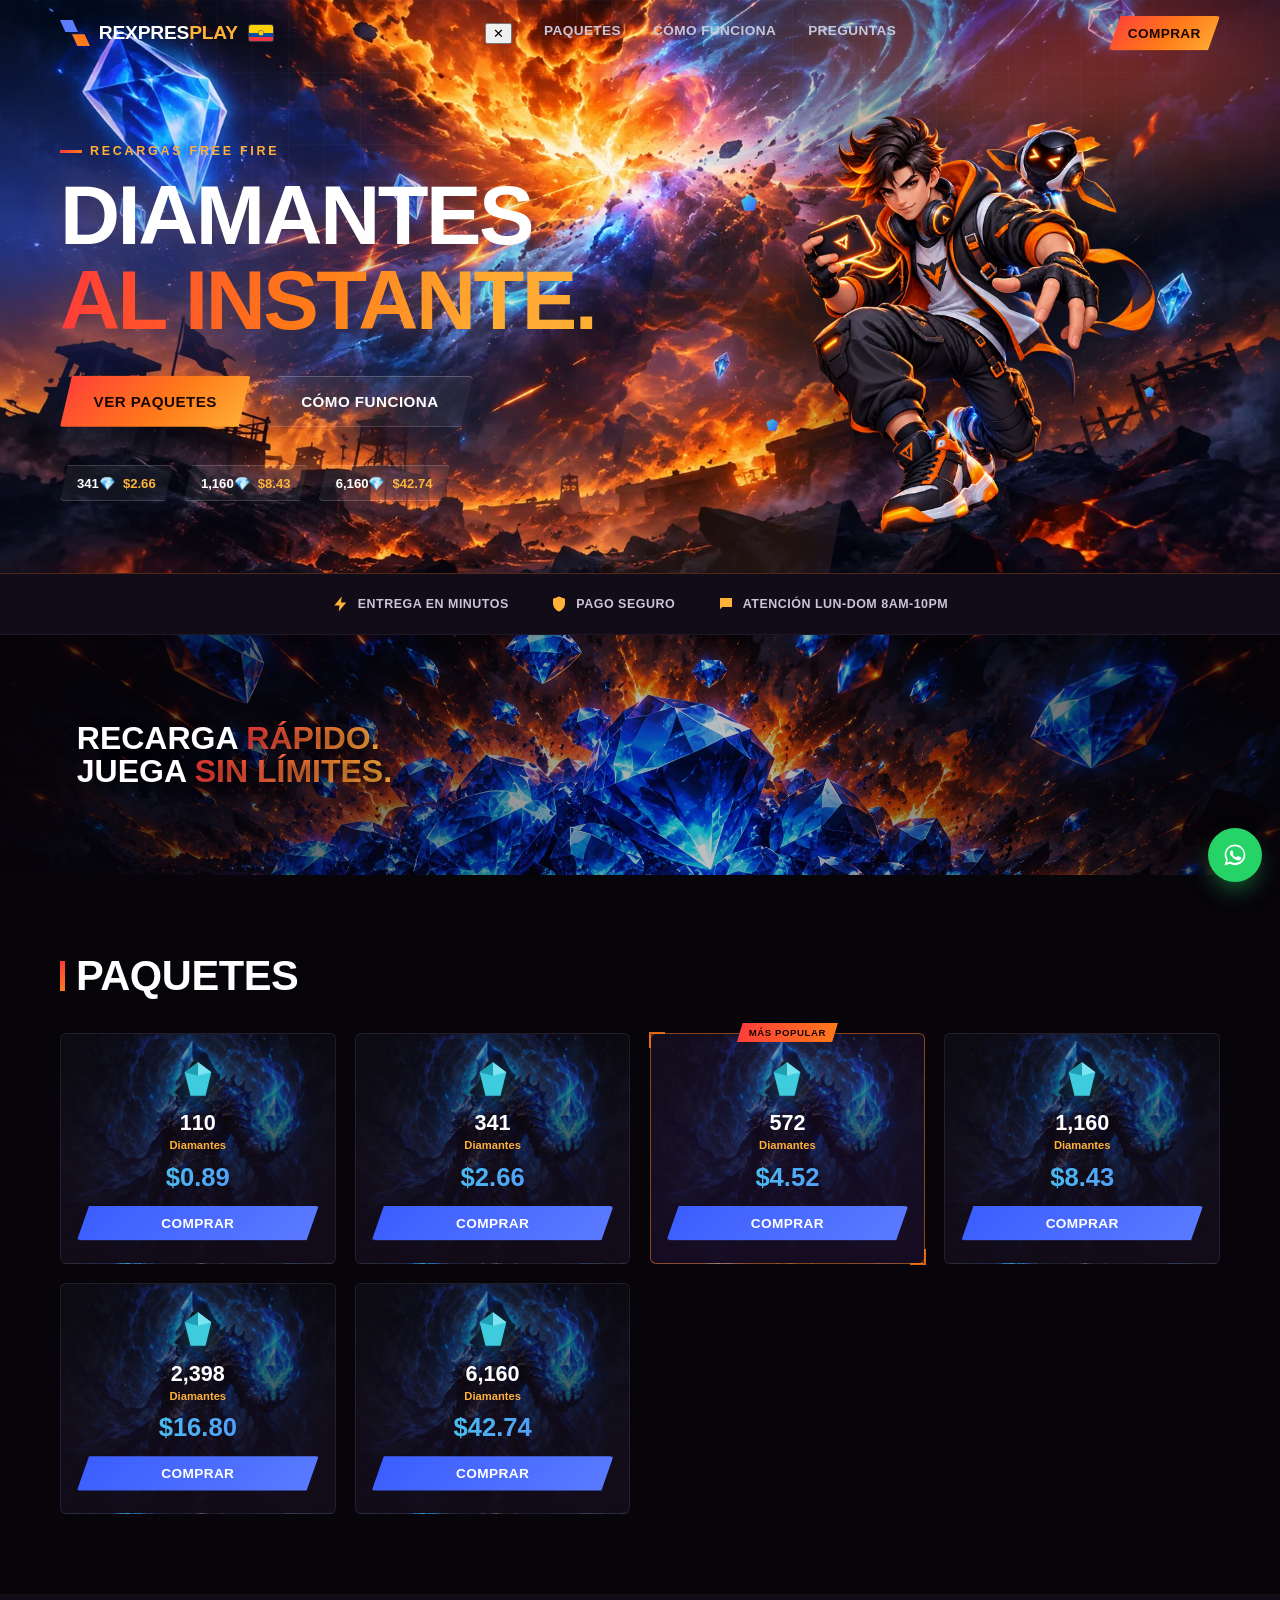
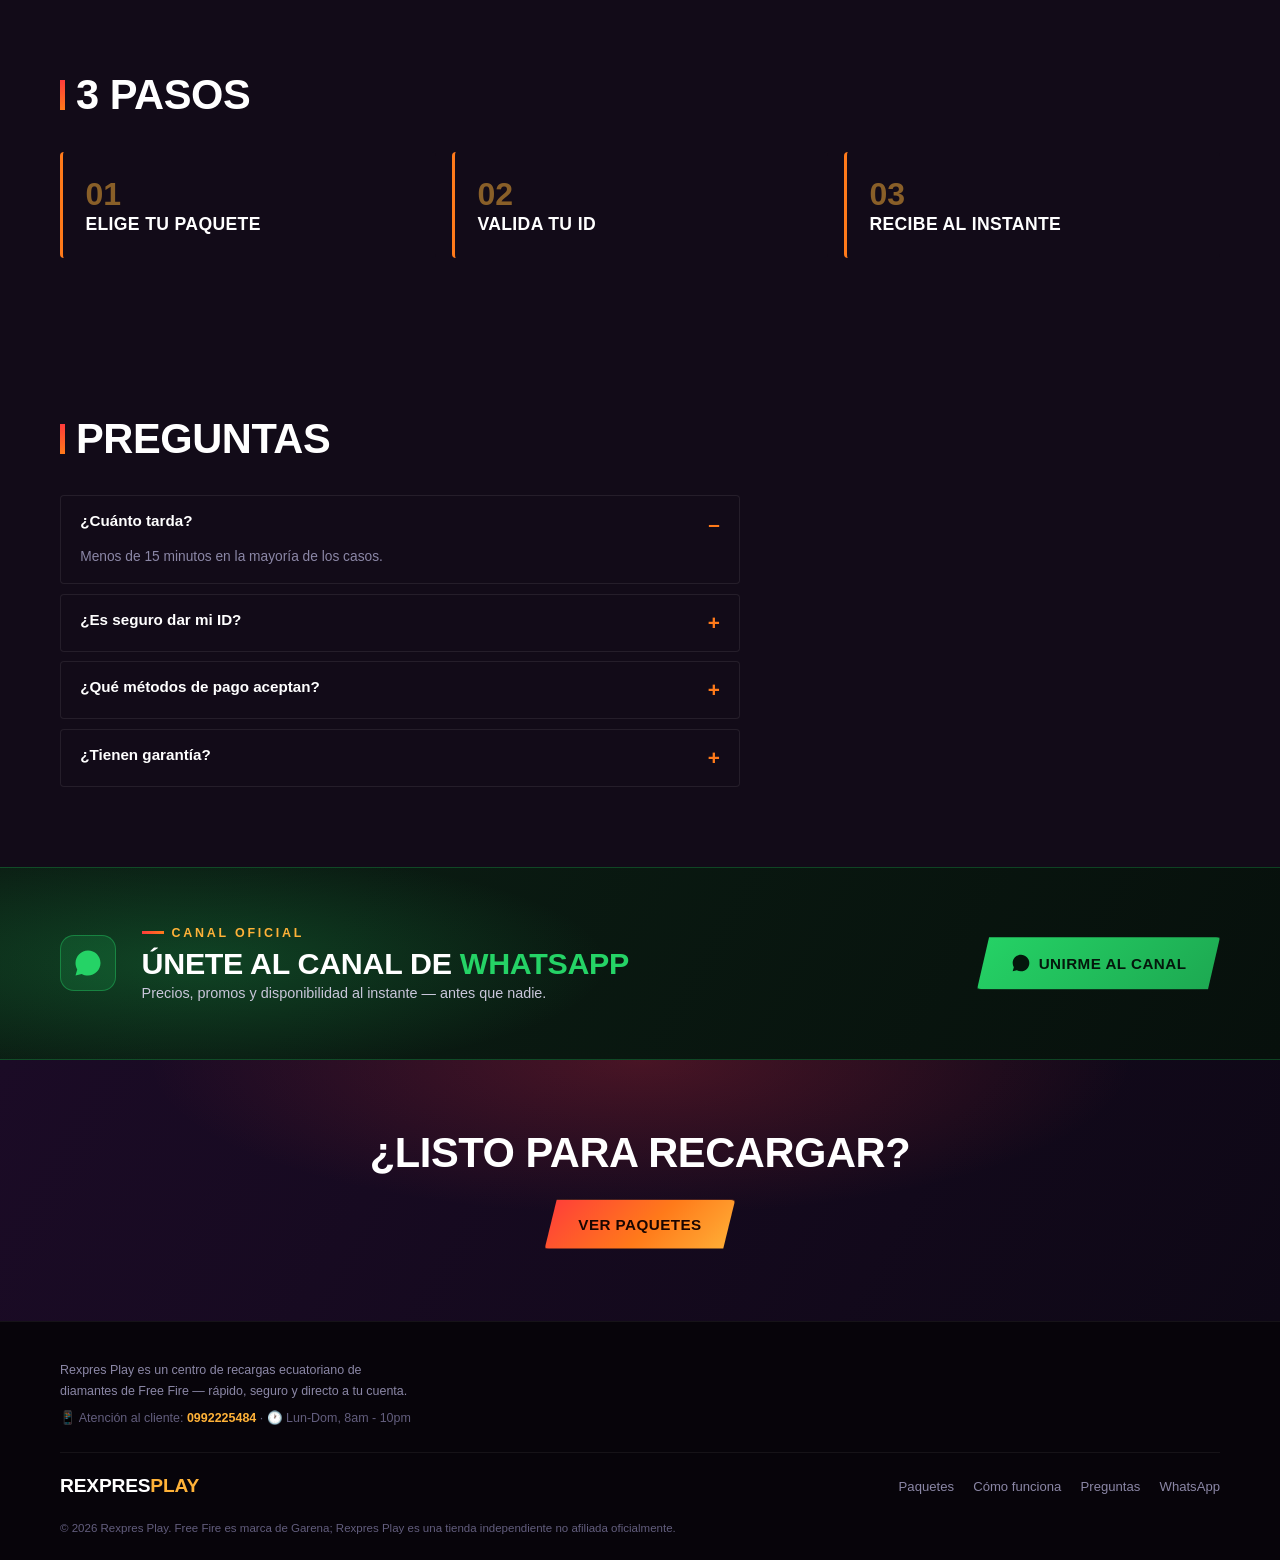
==== commit 3dd7e1cc: "Add files via upload" ====
--- a/index.html
+++ b/index.html
@@ -184,6 +184,11 @@
 
 /* ---------- FOOTER ---------- */
 footer{background:var(--bg-0);padding:2.4rem 0 1.4rem;border-top:1px solid rgba(248,249,255,.06);}
+.f-about{padding-bottom:1.4rem;border-bottom:1px solid rgba(255,255,255,.06);margin-bottom:1.4rem;}
+.f-about p{font-size:.78rem;color:var(--ink-faint);line-height:1.7;max-width:52ch;}
+.f-about p:last-child{margin-top:.35rem;color:var(--muted);}
+.f-about a{color:var(--orange-2);font-weight:800;}
+.f-about a:hover{text-decoration:underline;}
 .f-row{display:flex;align-items:center;justify-content:space-between;flex-wrap:wrap;gap:1rem;padding-bottom:1.4rem;}
 .f-links{display:flex;gap:1.2rem;}
 .f-links a{font-size:.82rem;color:var(--ink-faint);}
@@ -327,13 +332,13 @@
         <p class="pamt">341<small>Diamantes</small></p><p class="pprice">$2.66</p>
         <button class="btn btn--blue btn--block" style="padding:.6rem;font-size:.85rem;">Comprar</button>
       </article>
-      <article class="pcard" data-buy data-amt="572" data-bonus="0" data-price="4.52">
+      <article class="pcard hot" data-buy data-amt="572" data-bonus="0" data-price="4.52">
+        <span class="ptag">Más popular</span>
         <svg class="pgem" viewBox="0 0 48 48"><polygon points="24,4 40,16 33,44 15,44 8,16" fill="#3FCBDE"/><polygon points="24,4 40,16 24,20" fill="#7BE4F0"/><polygon points="24,4 8,16 24,20" fill="#1E9FB3"/></svg>
         <p class="pamt">572<small>Diamantes</small></p><p class="pprice">$4.52</p>
         <button class="btn btn--blue btn--block" style="padding:.6rem;font-size:.85rem;">Comprar</button>
       </article>
-      <article class="pcard hot" data-buy data-amt="1,160" data-bonus="0" data-price="8.43">
-        <span class="ptag">Recomendado</span>
+      <article class="pcard" data-buy data-amt="1,160" data-bonus="0" data-price="8.43">
         <svg class="pgem" viewBox="0 0 48 48"><polygon points="24,4 40,16 33,44 15,44 8,16" fill="#3FCBDE"/><polygon points="24,4 40,16 24,20" fill="#7BE4F0"/><polygon points="24,4 8,16 24,20" fill="#1E9FB3"/></svg>
         <p class="pamt">1,160<small>Diamantes</small></p><p class="pprice">$8.43</p>
         <button class="btn btn--blue btn--block" style="padding:.6rem;font-size:.85rem;">Comprar</button>
@@ -343,8 +348,7 @@
         <p class="pamt">2,398<small>Diamantes</small></p><p class="pprice">$16.80</p>
         <button class="btn btn--blue btn--block" style="padding:.6rem;font-size:.85rem;">Comprar</button>
       </article>
-      <article class="pcard hot" data-buy data-amt="6,160" data-bonus="0" data-price="42.74">
-        <span class="ptag">Más popular</span>
+      <article class="pcard" data-buy data-amt="6,160" data-bonus="0" data-price="42.74">
         <svg class="pgem" viewBox="0 0 48 48"><polygon points="24,4 40,16 33,44 15,44 8,16" fill="#3FCBDE"/><polygon points="24,4 40,16 24,20" fill="#7BE4F0"/><polygon points="24,4 8,16 24,20" fill="#1E9FB3"/></svg>
         <p class="pamt">6,160<small>Diamantes</small></p><p class="pprice">$42.74</p>
         <button class="btn btn--blue btn--block" style="padding:.6rem;font-size:.85rem;">Comprar</button>
@@ -371,7 +375,7 @@
     <div class="faq" data-reveal>
       <details class="fitem" open><summary>¿Cuánto tarda?</summary><p>Menos de 15 minutos en la mayoría de los casos.</p></details>
       <details class="fitem"><summary>¿Es seguro dar mi ID?</summary><p>Sí, nunca pedimos tu contraseña.</p></details>
-      <details class="fitem"><summary>¿Qué métodos de pago aceptan?</summary><p>Transferencia, Payphone, tarjeta y billeteras digitales.</p></details>
+      <details class="fitem"><summary>¿Qué métodos de pago aceptan?</summary><p>Transferencia (Banco Pichincha, Produbanco o Banco Guayaquil) y depósito (Produbanco o Banco Guayaquil).</p></details>
       <details class="fitem"><summary>¿Tienen garantía?</summary><p>Sí, reembolso si algo falla.</p></details>
     </div>
   </div>
@@ -404,6 +408,10 @@
 </main>
 
 <footer>
+  <div class="wrap f-about">
+    <p>Rexpres Play es un centro de recargas ecuatoriano de diamantes de Free Fire — rápido, seguro y directo a tu cuenta.</p>
+    <p>📱 Atención al cliente: <a href="https://wa.me/593992225484" target="_blank" rel="noopener">0992225484</a> · 🕐 Lun-Dom, 8am - 10pm</p>
+  </div>
   <div class="wrap f-row">
     <span class="bword"><b>Rexpres</b><i>Play</i></span>
     <nav class="f-links">
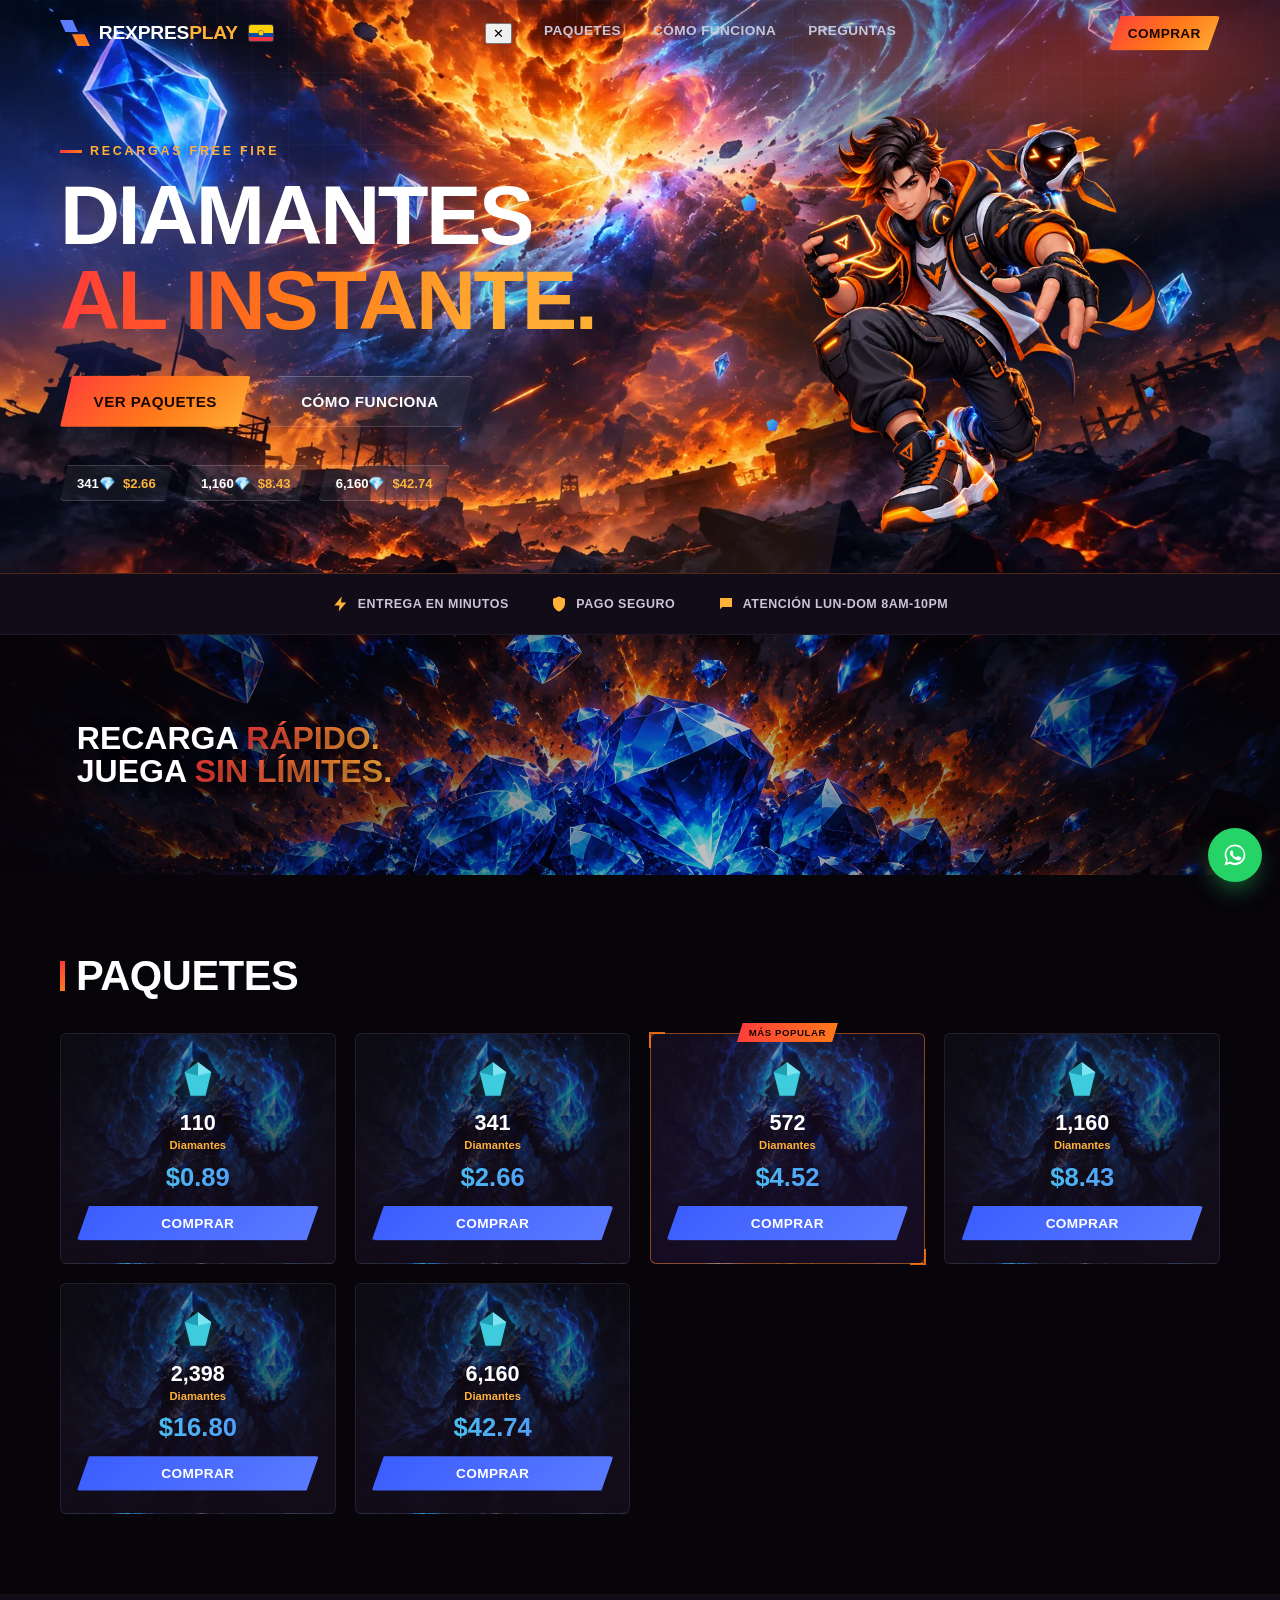
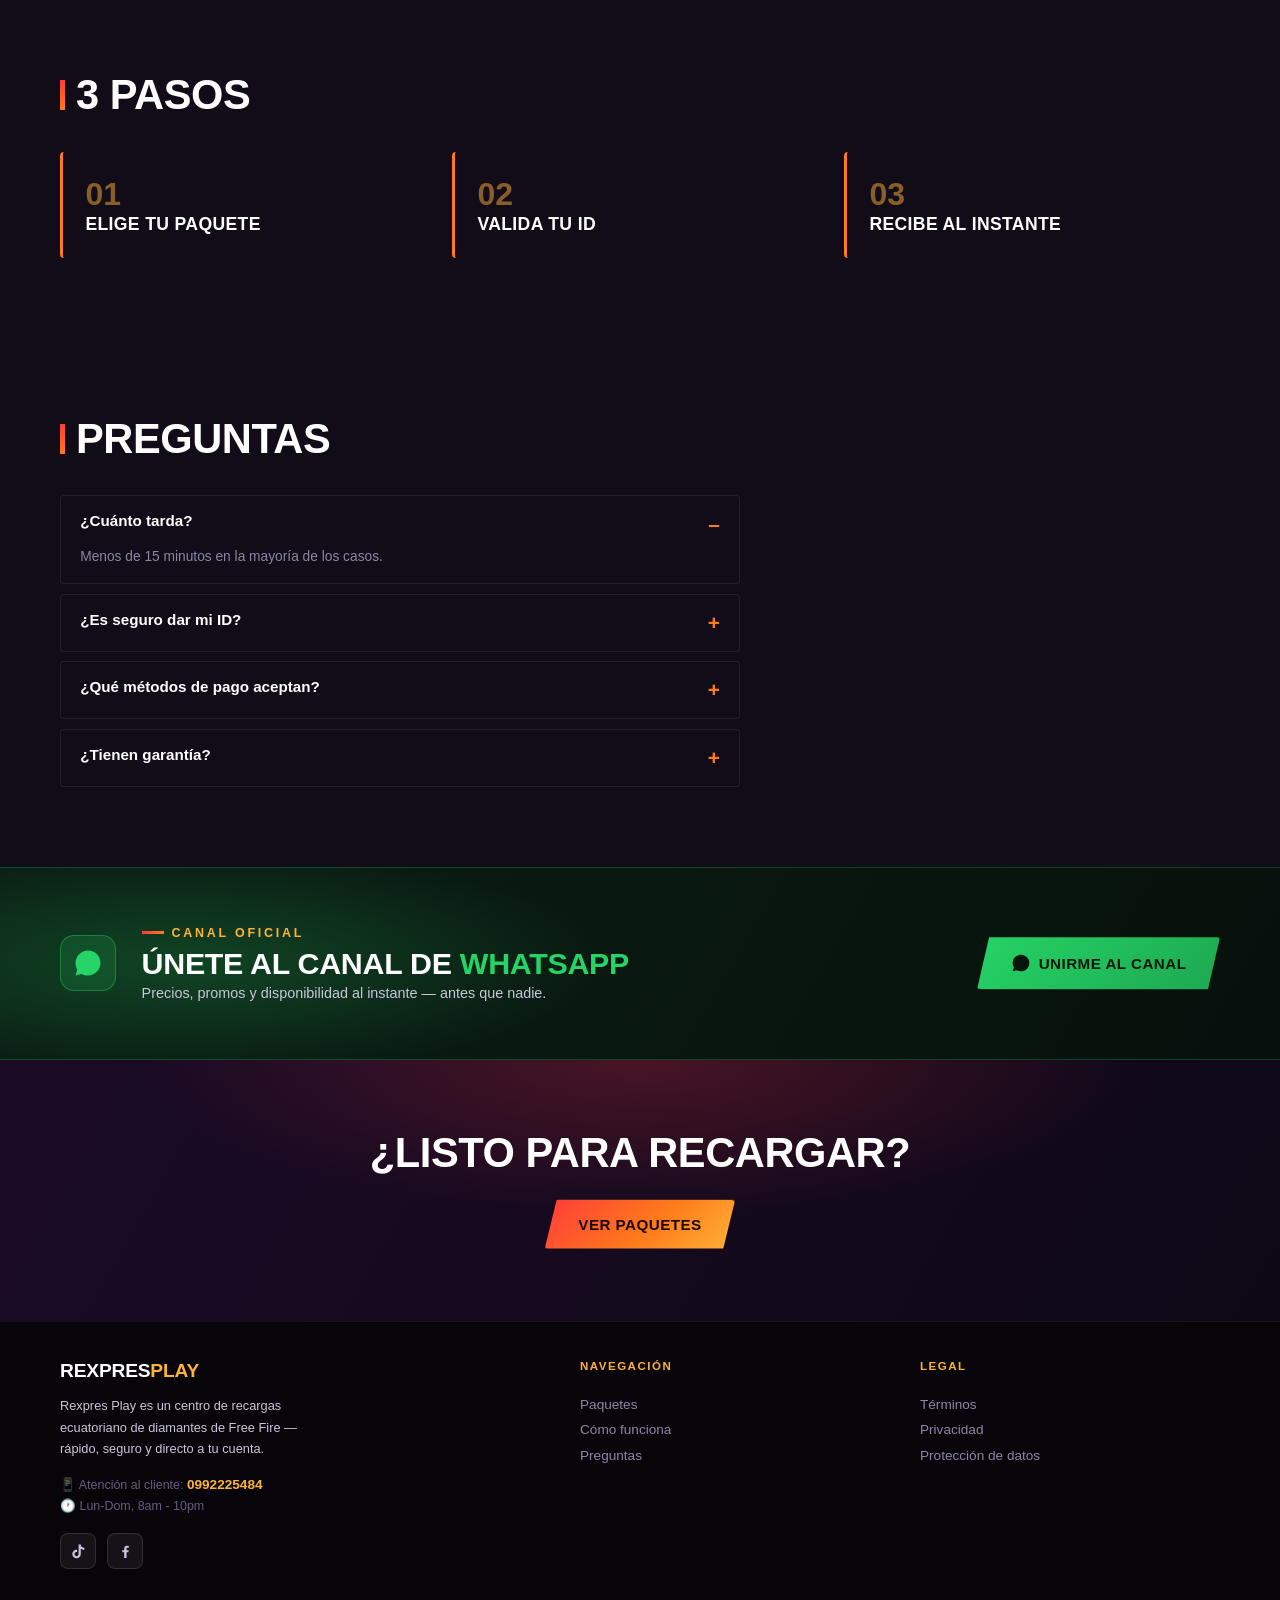
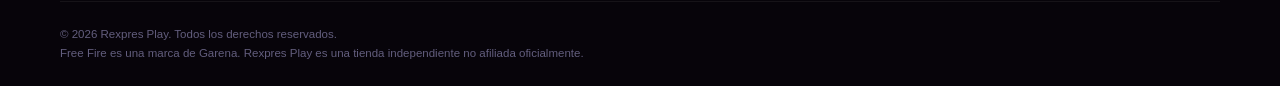
==== commit c93d8a2e: "Add files via upload" ====
--- a/index.html
+++ b/index.html
@@ -184,16 +184,25 @@
 
 /* ---------- FOOTER ---------- */
 footer{background:var(--bg-0);padding:2.4rem 0 1.4rem;border-top:1px solid rgba(248,249,255,.06);}
-.f-about{padding-bottom:1.4rem;border-bottom:1px solid rgba(255,255,255,.06);margin-bottom:1.4rem;}
-.f-about p{font-size:.78rem;color:var(--ink-faint);line-height:1.7;max-width:52ch;}
-.f-about p:last-child{margin-top:.35rem;color:var(--muted);}
-.f-about a{color:var(--orange-2);font-weight:800;}
-.f-about a:hover{text-decoration:underline;}
-.f-row{display:flex;align-items:center;justify-content:space-between;flex-wrap:wrap;gap:1rem;padding-bottom:1.4rem;}
-.f-links{display:flex;gap:1.2rem;}
-.f-links a{font-size:.82rem;color:var(--ink-faint);}
-.f-links a:hover{color:var(--orange-2);}
-.f-legal{font-size:.72rem;color:var(--muted);line-height:1.6;}
+.f-grid{display:grid;grid-template-columns:1fr;gap:2.2rem;padding-bottom:2rem;border-bottom:1px solid rgba(255,255,255,.06);margin-bottom:1.4rem;}
+.f-col-title{font-family:var(--font-d);font-weight:900;font-size:.72rem;color:var(--orange-2);text-transform:uppercase;letter-spacing:1.5px;margin-bottom:.9rem;}
+.f-col{display:flex;flex-direction:column;gap:.65rem;}
+.f-col a{font-size:.85rem;color:var(--ink-faint);width:fit-content;}
+.f-col a:hover{color:var(--orange-2);}
+.f-col--brand{gap:.8rem;}
+.f-desc{font-size:.8rem;color:var(--ink-dim);line-height:1.7;max-width:38ch;}
+.f-contact{font-size:.78rem;color:var(--muted);line-height:1.7;}
+.f-contact a{color:var(--orange-2);font-weight:800;}
+.f-contact a:hover{text-decoration:underline;}
+.f-social{display:flex;gap:.7rem;margin-top:.2rem;}
+.f-social a{width:36px;height:36px;border-radius:8px;background:rgba(255,255,255,.06);border:1px solid rgba(255,255,255,.12);
+  display:flex;align-items:center;justify-content:center;color:var(--ink-dim);transition:border-color .2s,color .2s,transform .2s;}
+.f-social a:hover{border-color:var(--orange);color:var(--orange-2);transform:translateY(-2px);}
+.f-social svg{width:17px;height:17px;}
+.f-legal{font-size:.72rem;color:var(--muted);line-height:1.7;}
+@media (min-width:760px){
+  .f-grid{grid-template-columns:1.6fr 1fr 1fr;gap:2.5rem;}
+}
 
 .wa-fab{position:fixed;right:1.1rem;bottom:1.1rem;z-index:150;width:54px;height:54px;border-radius:50%;background:#25D366;color:#fff;display:flex;align-items:center;justify-content:center;box-shadow:0 12px 26px -8px rgba(37,211,102,.6);}
 .wa-fab svg{width:26px;height:26px;}
@@ -408,19 +417,36 @@
 </main>
 
 <footer>
-  <div class="wrap f-about">
-    <p>Rexpres Play es un centro de recargas ecuatoriano de diamantes de Free Fire — rápido, seguro y directo a tu cuenta.</p>
-    <p>📱 Atención al cliente: <a href="https://wa.me/593992225484" target="_blank" rel="noopener">0992225484</a> · 🕐 Lun-Dom, 8am - 10pm</p>
-  </div>
-  <div class="wrap f-row">
-    <span class="bword"><b>Rexpres</b><i>Play</i></span>
-    <nav class="f-links">
-      <a href="#paquetes">Paquetes</a><a href="#como">Cómo funciona</a><a href="#preguntas">Preguntas</a>
-      <a href="https://wa.me/593992225484" target="_blank" rel="noopener">WhatsApp</a>
-    </nav>
+  <div class="wrap f-grid">
+    <div class="f-col f-col--brand">
+      <span class="bword"><b>Rexpres</b><i>Play</i></span>
+      <p class="f-desc">Rexpres Play es un centro de recargas ecuatoriano de diamantes de Free Fire — rápido, seguro y directo a tu cuenta.</p>
+      <p class="f-contact">📱 Atención al cliente: <a href="https://wa.me/593992225484" target="_blank" rel="noopener">0992225484</a><br>🕐 Lun-Dom, 8am - 10pm</p>
+      <div class="f-social">
+        <a href="https://www.tiktok.com/@rexpresplay?_r=1&_t=ZS-98rFQZwXzSW" target="_blank" rel="noopener" aria-label="TikTok">
+          <svg viewBox="0 0 24 24" fill="currentColor"><path d="M16.6 5.82c-.9-.98-1.39-2.26-1.39-3.62h-3.05v13.44c0 1.62-1.32 2.94-2.94 2.94a2.94 2.94 0 0 1-2.94-2.94 2.94 2.94 0 0 1 2.94-2.94c.28 0 .55.04.81.11V9.68a6.05 6.05 0 0 0-.81-.06 6.01 6.01 0 1 0 6.01 6.01V8.15a8.53 8.53 0 0 0 5 1.61V6.71c-1.36 0-2.62-.36-3.63-.89z"/></svg>
+        </a>
+        <a href="https://www.facebook.com/share/1cctf2m378/" target="_blank" rel="noopener" aria-label="Facebook">
+          <svg viewBox="0 0 24 24" fill="currentColor"><path d="M13.5 21v-7.8h2.62l.39-3.04h-3v-1.94c0-.88.24-1.48 1.51-1.48h1.62V4.14C15.9 4.06 15 4 13.94 4c-2.24 0-3.78 1.37-3.78 3.88v2.28H7.5v3.04h2.66V21h3.34z"/></svg>
+        </a>
+      </div>
+    </div>
+    <div class="f-col">
+      <p class="f-col-title">Navegación</p>
+      <a href="#paquetes">Paquetes</a>
+      <a href="#como">Cómo funciona</a>
+      <a href="#preguntas">Preguntas</a>
+    </div>
+    <div class="f-col">
+      <p class="f-col-title">Legal</p>
+      <a href="terminos.html">Términos</a>
+      <a href="privacidad.html">Privacidad</a>
+      <a href="proteccion.html">Protección de datos</a>
+    </div>
   </div>
   <div class="wrap f-legal">
-    <p>© <span id="yr"></span> Rexpres Play. Free Fire es marca de Garena; Rexpres Play es una tienda independiente no afiliada oficialmente.</p>
+    <p>© <span id="yr"></span> Rexpres Play. Todos los derechos reservados.</p>
+    <p>Free Fire es una marca de Garena. Rexpres Play es una tienda independiente no afiliada oficialmente.</p>
   </div>
 </footer>
 
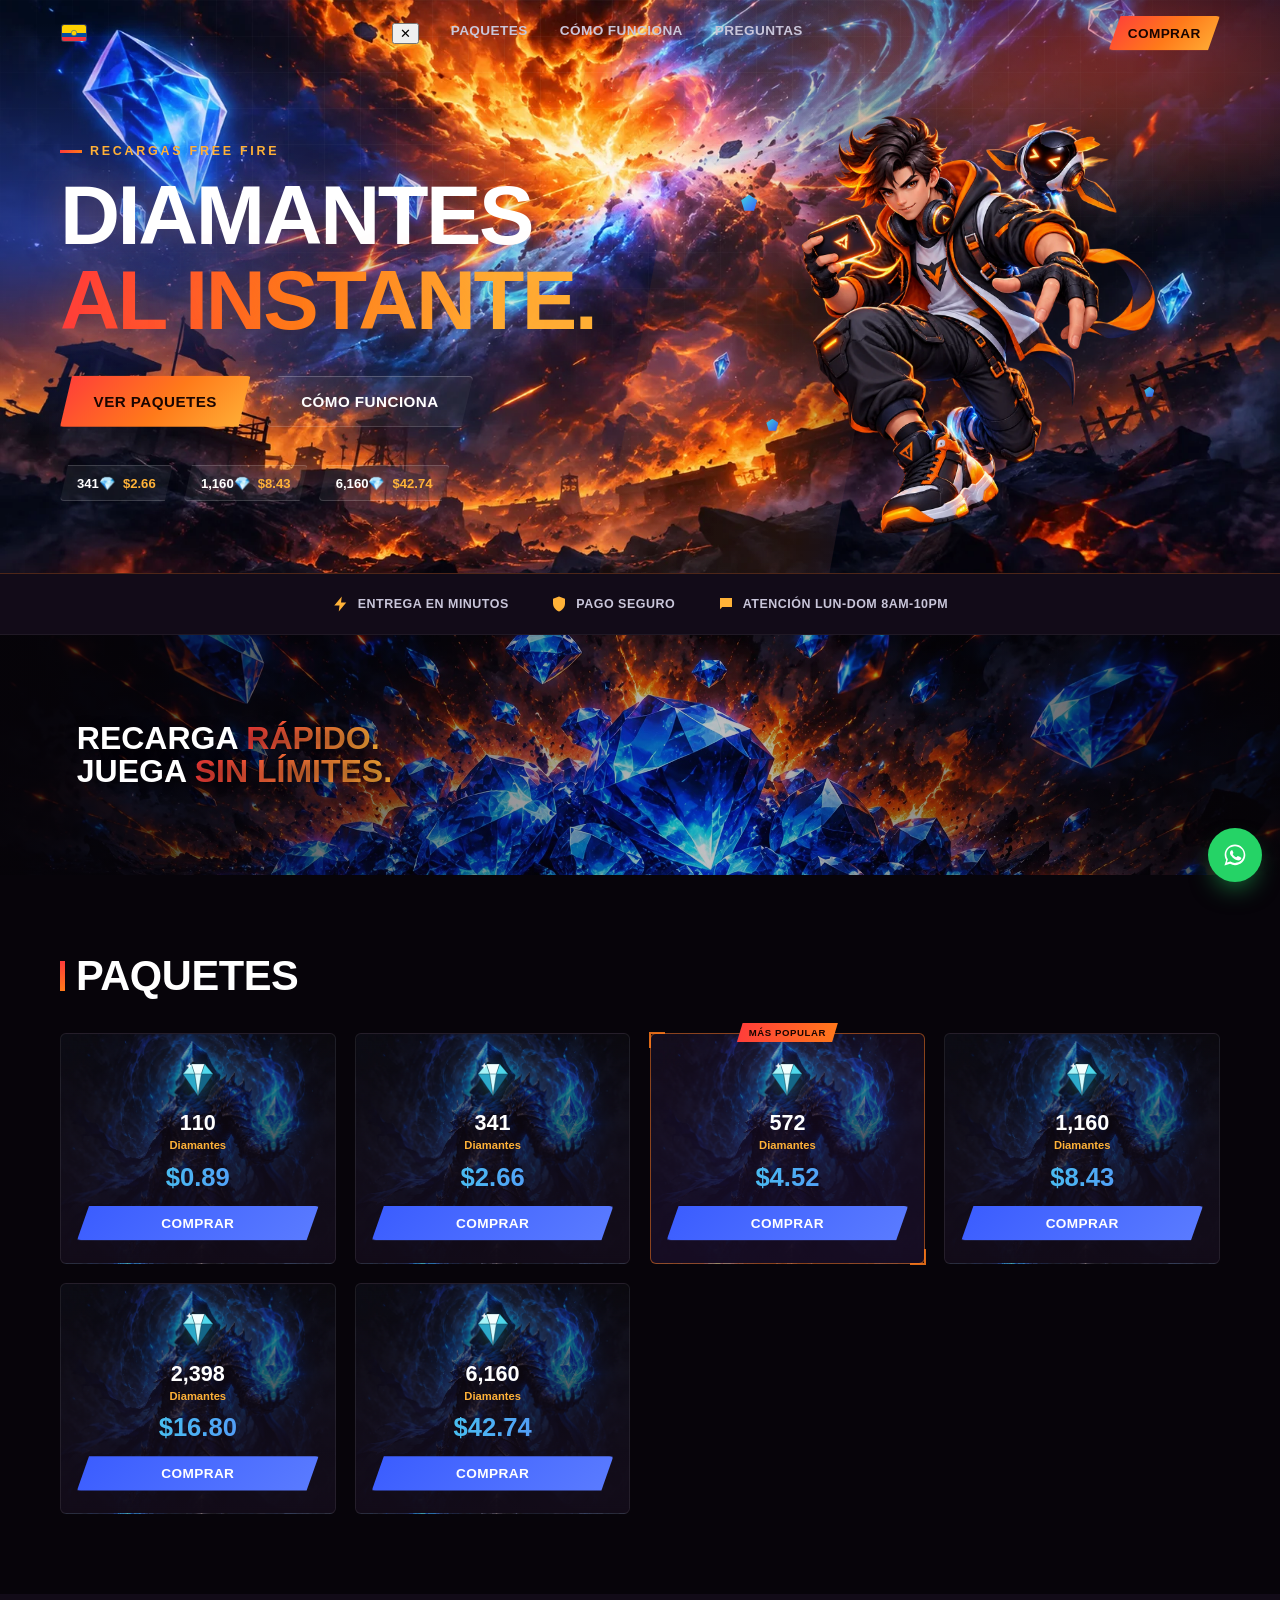
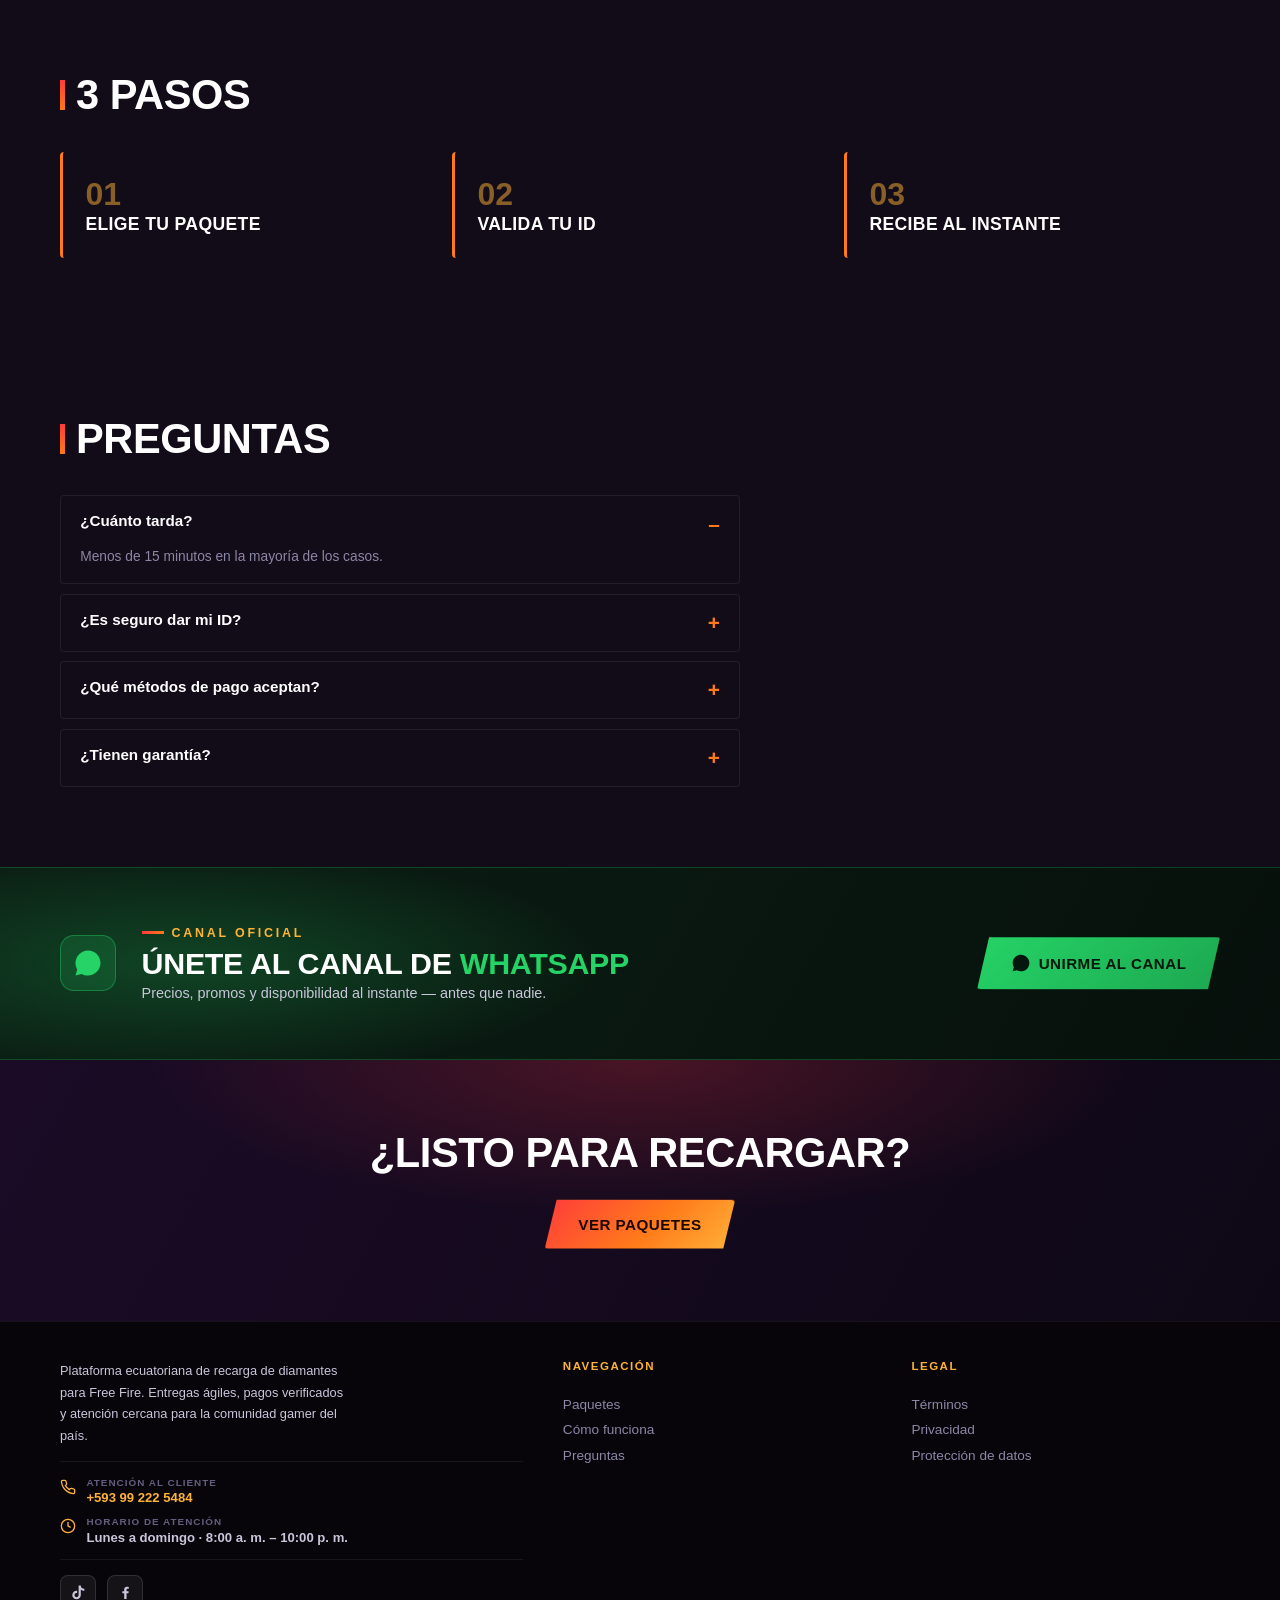
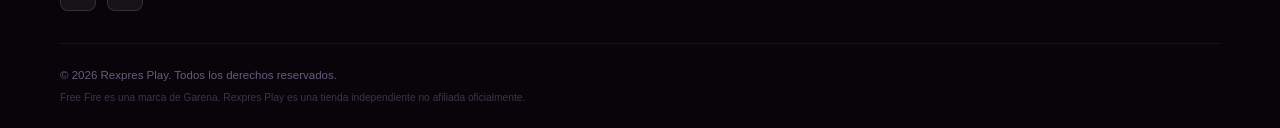
==== commit fcb03d17: "Add files via upload" ====
--- a/index.html
+++ b/index.html
@@ -49,6 +49,7 @@
 .site-header.on{background:rgba(5,7,15,.86);backdrop-filter:blur(12px);padding:.65rem 0;border-bottom:1px solid rgba(248,249,255,.06);}
 .h-inner{display:flex;align-items:center;justify-content:space-between;gap:1rem;}
 .brand{display:flex;align-items:center;gap:.55rem;}
+.brand-logo{height:34px;width:auto;flex:none;}
 .bmark{width:30px;height:26px;position:relative;flex:none;}
 .bslab{position:absolute;width:60%;height:46%;clip-path:polygon(0 0,70% 0,100% 100%,30% 100%);}
 .bslab.a{top:0;left:0;background:var(--blue-2);}
@@ -184,24 +185,33 @@
 
 /* ---------- FOOTER ---------- */
 footer{background:var(--bg-0);padding:2.4rem 0 1.4rem;border-top:1px solid rgba(248,249,255,.06);}
-.f-grid{display:grid;grid-template-columns:1fr;gap:2.2rem;padding-bottom:2rem;border-bottom:1px solid rgba(255,255,255,.06);margin-bottom:1.4rem;}
+.f-grid{display:grid;grid-template-columns:1fr;gap:2rem;padding-bottom:2rem;border-bottom:1px solid rgba(255,255,255,.06);margin-bottom:1.4rem;}
+.f-logo{height:30px;width:auto;margin-bottom:.2rem;}
 .f-col-title{font-family:var(--font-d);font-weight:900;font-size:.72rem;color:var(--orange-2);text-transform:uppercase;letter-spacing:1.5px;margin-bottom:.9rem;}
 .f-col{display:flex;flex-direction:column;gap:.65rem;}
 .f-col a{font-size:.85rem;color:var(--ink-faint);width:fit-content;}
 .f-col a:hover{color:var(--orange-2);}
-.f-col--brand{gap:.8rem;}
-.f-desc{font-size:.8rem;color:var(--ink-dim);line-height:1.7;max-width:38ch;}
-.f-contact{font-size:.78rem;color:var(--muted);line-height:1.7;}
-.f-contact a{color:var(--orange-2);font-weight:800;}
-.f-contact a:hover{text-decoration:underline;}
-.f-social{display:flex;gap:.7rem;margin-top:.2rem;}
+.f-col--brand{gap:.9rem;}
+.f-desc{font-size:.8rem;color:var(--ink-dim);line-height:1.7;max-width:40ch;}
+.f-info{display:flex;flex-direction:column;gap:.7rem;padding:.9rem 0;border-top:1px solid rgba(255,255,255,.07);border-bottom:1px solid rgba(255,255,255,.07);}
+.f-info-row{display:flex;align-items:flex-start;gap:.65rem;}
+.f-info-row svg{width:16px;height:16px;flex:none;margin-top:2px;color:var(--orange-2);}
+.f-info-row div{display:flex;flex-direction:column;gap:.15rem;}
+.f-info-lbl{font-size:.62rem;font-weight:900;text-transform:uppercase;letter-spacing:1px;color:var(--muted);}
+.f-info-row a,.f-info-row span:not(.f-info-lbl){font-size:.82rem;color:var(--ink-dim);font-weight:600;}
+.f-info-row a{color:var(--orange-2);font-weight:800;}
+.f-info-row a:hover{text-decoration:underline;}
+.f-social{display:flex;gap:.7rem;}
 .f-social a{width:36px;height:36px;border-radius:8px;background:rgba(255,255,255,.06);border:1px solid rgba(255,255,255,.12);
   display:flex;align-items:center;justify-content:center;color:var(--ink-dim);transition:border-color .2s,color .2s,transform .2s;}
 .f-social a:hover{border-color:var(--orange);color:var(--orange-2);transform:translateY(-2px);}
 .f-social svg{width:17px;height:17px;}
+.f-col-pair{display:grid;grid-template-columns:1fr 1fr;gap:1.4rem;}
 .f-legal{font-size:.72rem;color:var(--muted);line-height:1.7;}
+.f-disclaimer{font-size:.64rem;opacity:.55;margin-top:.2rem;}
 @media (min-width:760px){
-  .f-grid{grid-template-columns:1.6fr 1fr 1fr;gap:2.5rem;}
+  .f-grid{grid-template-columns:1.5fr 1fr 1fr;gap:2.5rem;}
+  .f-col-pair{display:contents;}
 }
 
 .wa-fab{position:fixed;right:1.1rem;bottom:1.1rem;z-index:150;width:54px;height:54px;border-radius:50%;background:#25D366;color:#fff;display:flex;align-items:center;justify-content:center;box-shadow:0 12px 26px -8px rgba(37,211,102,.6);}
@@ -241,8 +251,8 @@
 <header class="site-header" id="hdr">
   <div class="wrap h-inner">
     <a href="#top" class="brand">
-      <span class="bmark"><span class="bslab a"></span><span class="bslab b"></span></span>
-      <span class="bword"><b>Rexpres</b><i>Play</i></span>
+      <img src="logo.png" alt="Rexpres Play" class="brand-logo"
+           onerror="this.style.display='none'">
       <svg class="flag-ec" viewBox="0 0 30 20" role="img" aria-label="Ecuador">
         <rect width="30" height="20" fill="#FFD100"/>
         <rect y="10" width="30" height="10" fill="#034EA2"/>
@@ -332,33 +342,33 @@
     <div class="s-head" data-reveal><h2>Paquetes</h2></div>
     <div class="pgrid" data-reveal>
       <article class="pcard" data-buy data-amt="110" data-bonus="0" data-price="0.89">
-        <svg class="pgem" viewBox="0 0 48 48"><polygon points="24,4 40,16 33,44 15,44 8,16" fill="#3FCBDE"/><polygon points="24,4 40,16 24,20" fill="#7BE4F0"/><polygon points="24,4 8,16 24,20" fill="#1E9FB3"/></svg>
+        <svg class="pgem" viewBox="0 0 48 48"><polygon points="16,6 32,6 28,18 20,18" fill="#F4FFFE"/><polygon points="16,6 6,18 20,18" fill="#A6F3F7"/><polygon points="32,6 42,18 28,18" fill="#4FD8EB"/><polygon points="6,18 24,44 20,18" fill="#2CA9C9"/><polygon points="42,18 24,44 28,18" fill="#146788"/><polygon points="20,18 24,44 28,18" fill="#D8FCFF"/><g stroke="#0B4A5C" stroke-width="0.6" stroke-linejoin="round" fill="none" opacity=".55"><polygon points="16,6 32,6 28,18 20,18"/><polygon points="16,6 6,18 20,18"/><polygon points="32,6 42,18 28,18"/><polygon points="6,18 24,44 20,18"/><polygon points="42,18 24,44 28,18"/><polygon points="20,18 24,44 28,18"/></g><path d="M13.5 4.5 14.6 7.2 17.3 8.3 14.6 9.4 13.5 12.1 12.4 9.4 9.7 8.3 12.4 7.2Z" fill="#fff" opacity=".9"/></svg>
         <p class="pamt">110<small>Diamantes</small></p><p class="pprice">$0.89</p>
         <button class="btn btn--blue btn--block" style="padding:.6rem;font-size:.85rem;">Comprar</button>
       </article>
       <article class="pcard" data-buy data-amt="341" data-bonus="0" data-price="2.66">
-        <svg class="pgem" viewBox="0 0 48 48"><polygon points="24,4 40,16 33,44 15,44 8,16" fill="#3FCBDE"/><polygon points="24,4 40,16 24,20" fill="#7BE4F0"/><polygon points="24,4 8,16 24,20" fill="#1E9FB3"/></svg>
+        <svg class="pgem" viewBox="0 0 48 48"><polygon points="16,6 32,6 28,18 20,18" fill="#F4FFFE"/><polygon points="16,6 6,18 20,18" fill="#A6F3F7"/><polygon points="32,6 42,18 28,18" fill="#4FD8EB"/><polygon points="6,18 24,44 20,18" fill="#2CA9C9"/><polygon points="42,18 24,44 28,18" fill="#146788"/><polygon points="20,18 24,44 28,18" fill="#D8FCFF"/><g stroke="#0B4A5C" stroke-width="0.6" stroke-linejoin="round" fill="none" opacity=".55"><polygon points="16,6 32,6 28,18 20,18"/><polygon points="16,6 6,18 20,18"/><polygon points="32,6 42,18 28,18"/><polygon points="6,18 24,44 20,18"/><polygon points="42,18 24,44 28,18"/><polygon points="20,18 24,44 28,18"/></g><path d="M13.5 4.5 14.6 7.2 17.3 8.3 14.6 9.4 13.5 12.1 12.4 9.4 9.7 8.3 12.4 7.2Z" fill="#fff" opacity=".9"/></svg>
         <p class="pamt">341<small>Diamantes</small></p><p class="pprice">$2.66</p>
         <button class="btn btn--blue btn--block" style="padding:.6rem;font-size:.85rem;">Comprar</button>
       </article>
       <article class="pcard hot" data-buy data-amt="572" data-bonus="0" data-price="4.52">
         <span class="ptag">Más popular</span>
-        <svg class="pgem" viewBox="0 0 48 48"><polygon points="24,4 40,16 33,44 15,44 8,16" fill="#3FCBDE"/><polygon points="24,4 40,16 24,20" fill="#7BE4F0"/><polygon points="24,4 8,16 24,20" fill="#1E9FB3"/></svg>
+        <svg class="pgem" viewBox="0 0 48 48"><polygon points="16,6 32,6 28,18 20,18" fill="#F4FFFE"/><polygon points="16,6 6,18 20,18" fill="#A6F3F7"/><polygon points="32,6 42,18 28,18" fill="#4FD8EB"/><polygon points="6,18 24,44 20,18" fill="#2CA9C9"/><polygon points="42,18 24,44 28,18" fill="#146788"/><polygon points="20,18 24,44 28,18" fill="#D8FCFF"/><g stroke="#0B4A5C" stroke-width="0.6" stroke-linejoin="round" fill="none" opacity=".55"><polygon points="16,6 32,6 28,18 20,18"/><polygon points="16,6 6,18 20,18"/><polygon points="32,6 42,18 28,18"/><polygon points="6,18 24,44 20,18"/><polygon points="42,18 24,44 28,18"/><polygon points="20,18 24,44 28,18"/></g><path d="M13.5 4.5 14.6 7.2 17.3 8.3 14.6 9.4 13.5 12.1 12.4 9.4 9.7 8.3 12.4 7.2Z" fill="#fff" opacity=".9"/></svg>
         <p class="pamt">572<small>Diamantes</small></p><p class="pprice">$4.52</p>
         <button class="btn btn--blue btn--block" style="padding:.6rem;font-size:.85rem;">Comprar</button>
       </article>
       <article class="pcard" data-buy data-amt="1,160" data-bonus="0" data-price="8.43">
-        <svg class="pgem" viewBox="0 0 48 48"><polygon points="24,4 40,16 33,44 15,44 8,16" fill="#3FCBDE"/><polygon points="24,4 40,16 24,20" fill="#7BE4F0"/><polygon points="24,4 8,16 24,20" fill="#1E9FB3"/></svg>
+        <svg class="pgem" viewBox="0 0 48 48"><polygon points="16,6 32,6 28,18 20,18" fill="#F4FFFE"/><polygon points="16,6 6,18 20,18" fill="#A6F3F7"/><polygon points="32,6 42,18 28,18" fill="#4FD8EB"/><polygon points="6,18 24,44 20,18" fill="#2CA9C9"/><polygon points="42,18 24,44 28,18" fill="#146788"/><polygon points="20,18 24,44 28,18" fill="#D8FCFF"/><g stroke="#0B4A5C" stroke-width="0.6" stroke-linejoin="round" fill="none" opacity=".55"><polygon points="16,6 32,6 28,18 20,18"/><polygon points="16,6 6,18 20,18"/><polygon points="32,6 42,18 28,18"/><polygon points="6,18 24,44 20,18"/><polygon points="42,18 24,44 28,18"/><polygon points="20,18 24,44 28,18"/></g><path d="M13.5 4.5 14.6 7.2 17.3 8.3 14.6 9.4 13.5 12.1 12.4 9.4 9.7 8.3 12.4 7.2Z" fill="#fff" opacity=".9"/></svg>
         <p class="pamt">1,160<small>Diamantes</small></p><p class="pprice">$8.43</p>
         <button class="btn btn--blue btn--block" style="padding:.6rem;font-size:.85rem;">Comprar</button>
       </article>
       <article class="pcard" data-buy data-amt="2,398" data-bonus="0" data-price="16.80">
-        <svg class="pgem" viewBox="0 0 48 48"><polygon points="24,4 40,16 33,44 15,44 8,16" fill="#3FCBDE"/><polygon points="24,4 40,16 24,20" fill="#7BE4F0"/><polygon points="24,4 8,16 24,20" fill="#1E9FB3"/></svg>
+        <svg class="pgem" viewBox="0 0 48 48"><polygon points="16,6 32,6 28,18 20,18" fill="#F4FFFE"/><polygon points="16,6 6,18 20,18" fill="#A6F3F7"/><polygon points="32,6 42,18 28,18" fill="#4FD8EB"/><polygon points="6,18 24,44 20,18" fill="#2CA9C9"/><polygon points="42,18 24,44 28,18" fill="#146788"/><polygon points="20,18 24,44 28,18" fill="#D8FCFF"/><g stroke="#0B4A5C" stroke-width="0.6" stroke-linejoin="round" fill="none" opacity=".55"><polygon points="16,6 32,6 28,18 20,18"/><polygon points="16,6 6,18 20,18"/><polygon points="32,6 42,18 28,18"/><polygon points="6,18 24,44 20,18"/><polygon points="42,18 24,44 28,18"/><polygon points="20,18 24,44 28,18"/></g><path d="M13.5 4.5 14.6 7.2 17.3 8.3 14.6 9.4 13.5 12.1 12.4 9.4 9.7 8.3 12.4 7.2Z" fill="#fff" opacity=".9"/></svg>
         <p class="pamt">2,398<small>Diamantes</small></p><p class="pprice">$16.80</p>
         <button class="btn btn--blue btn--block" style="padding:.6rem;font-size:.85rem;">Comprar</button>
       </article>
       <article class="pcard" data-buy data-amt="6,160" data-bonus="0" data-price="42.74">
-        <svg class="pgem" viewBox="0 0 48 48"><polygon points="24,4 40,16 33,44 15,44 8,16" fill="#3FCBDE"/><polygon points="24,4 40,16 24,20" fill="#7BE4F0"/><polygon points="24,4 8,16 24,20" fill="#1E9FB3"/></svg>
+        <svg class="pgem" viewBox="0 0 48 48"><polygon points="16,6 32,6 28,18 20,18" fill="#F4FFFE"/><polygon points="16,6 6,18 20,18" fill="#A6F3F7"/><polygon points="32,6 42,18 28,18" fill="#4FD8EB"/><polygon points="6,18 24,44 20,18" fill="#2CA9C9"/><polygon points="42,18 24,44 28,18" fill="#146788"/><polygon points="20,18 24,44 28,18" fill="#D8FCFF"/><g stroke="#0B4A5C" stroke-width="0.6" stroke-linejoin="round" fill="none" opacity=".55"><polygon points="16,6 32,6 28,18 20,18"/><polygon points="16,6 6,18 20,18"/><polygon points="32,6 42,18 28,18"/><polygon points="6,18 24,44 20,18"/><polygon points="42,18 24,44 28,18"/><polygon points="20,18 24,44 28,18"/></g><path d="M13.5 4.5 14.6 7.2 17.3 8.3 14.6 9.4 13.5 12.1 12.4 9.4 9.7 8.3 12.4 7.2Z" fill="#fff" opacity=".9"/></svg>
         <p class="pamt">6,160<small>Diamantes</small></p><p class="pprice">$42.74</p>
         <button class="btn btn--blue btn--block" style="padding:.6rem;font-size:.85rem;">Comprar</button>
       </article>
@@ -419,9 +429,21 @@
 <footer>
   <div class="wrap f-grid">
     <div class="f-col f-col--brand">
-      <span class="bword"><b>Rexpres</b><i>Play</i></span>
-      <p class="f-desc">Rexpres Play es un centro de recargas ecuatoriano de diamantes de Free Fire — rápido, seguro y directo a tu cuenta.</p>
-      <p class="f-contact">📱 Atención al cliente: <a href="https://wa.me/593992225484" target="_blank" rel="noopener">0992225484</a><br>🕐 Lun-Dom, 8am - 10pm</p>
+      <img src="logo.png" alt="Rexpres Play" class="f-logo"
+           onerror="this.style.display='none'">
+      <p class="f-desc">Plataforma ecuatoriana de recarga de diamantes para Free Fire. Entregas ágiles, pagos verificados y atención cercana para la comunidad gamer del país.</p>
+
+      <div class="f-info">
+        <div class="f-info-row">
+          <svg viewBox="0 0 24 24" fill="none" stroke="currentColor" stroke-width="2"><path d="M22 16.92v3a2 2 0 0 1-2.18 2 19.79 19.79 0 0 1-8.63-3.07 19.5 19.5 0 0 1-6-6 19.79 19.79 0 0 1-3.07-8.67A2 2 0 0 1 4.11 2h3a2 2 0 0 1 2 1.72c.127.96.361 1.903.7 2.81a2 2 0 0 1-.45 2.11L8.09 9.91a16 16 0 0 0 6 6l1.27-1.27a2 2 0 0 1 2.11-.45c.907.339 1.85.573 2.81.7A2 2 0 0 1 22 16.92z"/></svg>
+          <div><span class="f-info-lbl">Atención al cliente</span><a href="https://wa.me/593992225484" target="_blank" rel="noopener">+593 99 222 5484</a></div>
+        </div>
+        <div class="f-info-row">
+          <svg viewBox="0 0 24 24" fill="none" stroke="currentColor" stroke-width="2"><circle cx="12" cy="12" r="10"/><path d="M12 6v6l4 2"/></svg>
+          <div><span class="f-info-lbl">Horario de atención</span><span>Lunes a domingo · 8:00 a. m. – 10:00 p. m.</span></div>
+        </div>
+      </div>
+
       <div class="f-social">
         <a href="https://www.tiktok.com/@rexpresplay?_r=1&_t=ZS-98rFQZwXzSW" target="_blank" rel="noopener" aria-label="TikTok">
           <svg viewBox="0 0 24 24" fill="currentColor"><path d="M16.6 5.82c-.9-.98-1.39-2.26-1.39-3.62h-3.05v13.44c0 1.62-1.32 2.94-2.94 2.94a2.94 2.94 0 0 1-2.94-2.94 2.94 2.94 0 0 1 2.94-2.94c.28 0 .55.04.81.11V9.68a6.05 6.05 0 0 0-.81-.06 6.01 6.01 0 1 0 6.01 6.01V8.15a8.53 8.53 0 0 0 5 1.61V6.71c-1.36 0-2.62-.36-3.63-.89z"/></svg>
@@ -431,22 +453,25 @@
         </a>
       </div>
     </div>
-    <div class="f-col">
-      <p class="f-col-title">Navegación</p>
-      <a href="#paquetes">Paquetes</a>
-      <a href="#como">Cómo funciona</a>
-      <a href="#preguntas">Preguntas</a>
-    </div>
-    <div class="f-col">
-      <p class="f-col-title">Legal</p>
-      <a href="terminos.html">Términos</a>
-      <a href="privacidad.html">Privacidad</a>
-      <a href="proteccion.html">Protección de datos</a>
+
+    <div class="f-col-pair">
+      <div class="f-col">
+        <p class="f-col-title">Navegación</p>
+        <a href="#paquetes">Paquetes</a>
+        <a href="#como">Cómo funciona</a>
+        <a href="#preguntas">Preguntas</a>
+      </div>
+      <div class="f-col">
+        <p class="f-col-title">Legal</p>
+        <a href="terminos.html">Términos</a>
+        <a href="privacidad.html">Privacidad</a>
+        <a href="proteccion.html">Protección de datos</a>
+      </div>
     </div>
   </div>
   <div class="wrap f-legal">
     <p>© <span id="yr"></span> Rexpres Play. Todos los derechos reservados.</p>
-    <p>Free Fire es una marca de Garena. Rexpres Play es una tienda independiente no afiliada oficialmente.</p>
+    <p class="f-disclaimer">Free Fire es una marca de Garena. Rexpres Play es una tienda independiente no afiliada oficialmente.</p>
   </div>
 </footer>
 
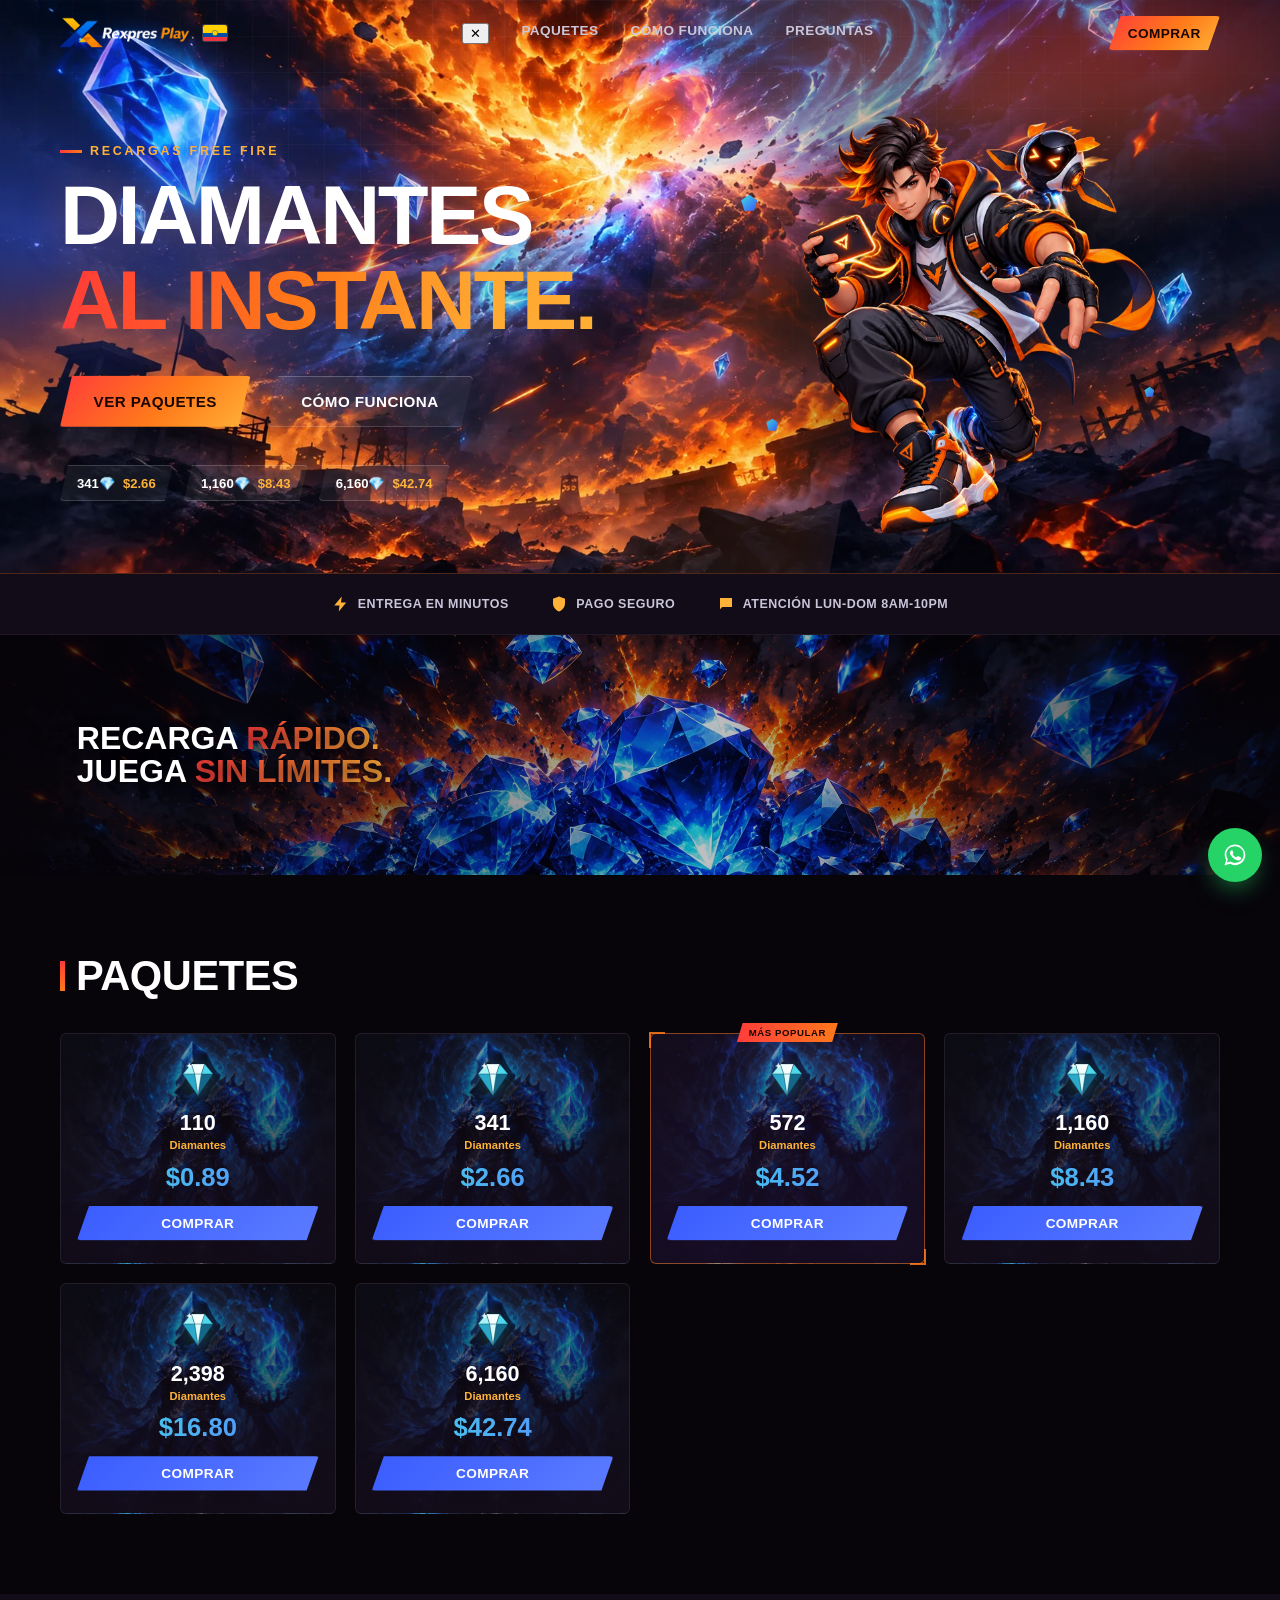
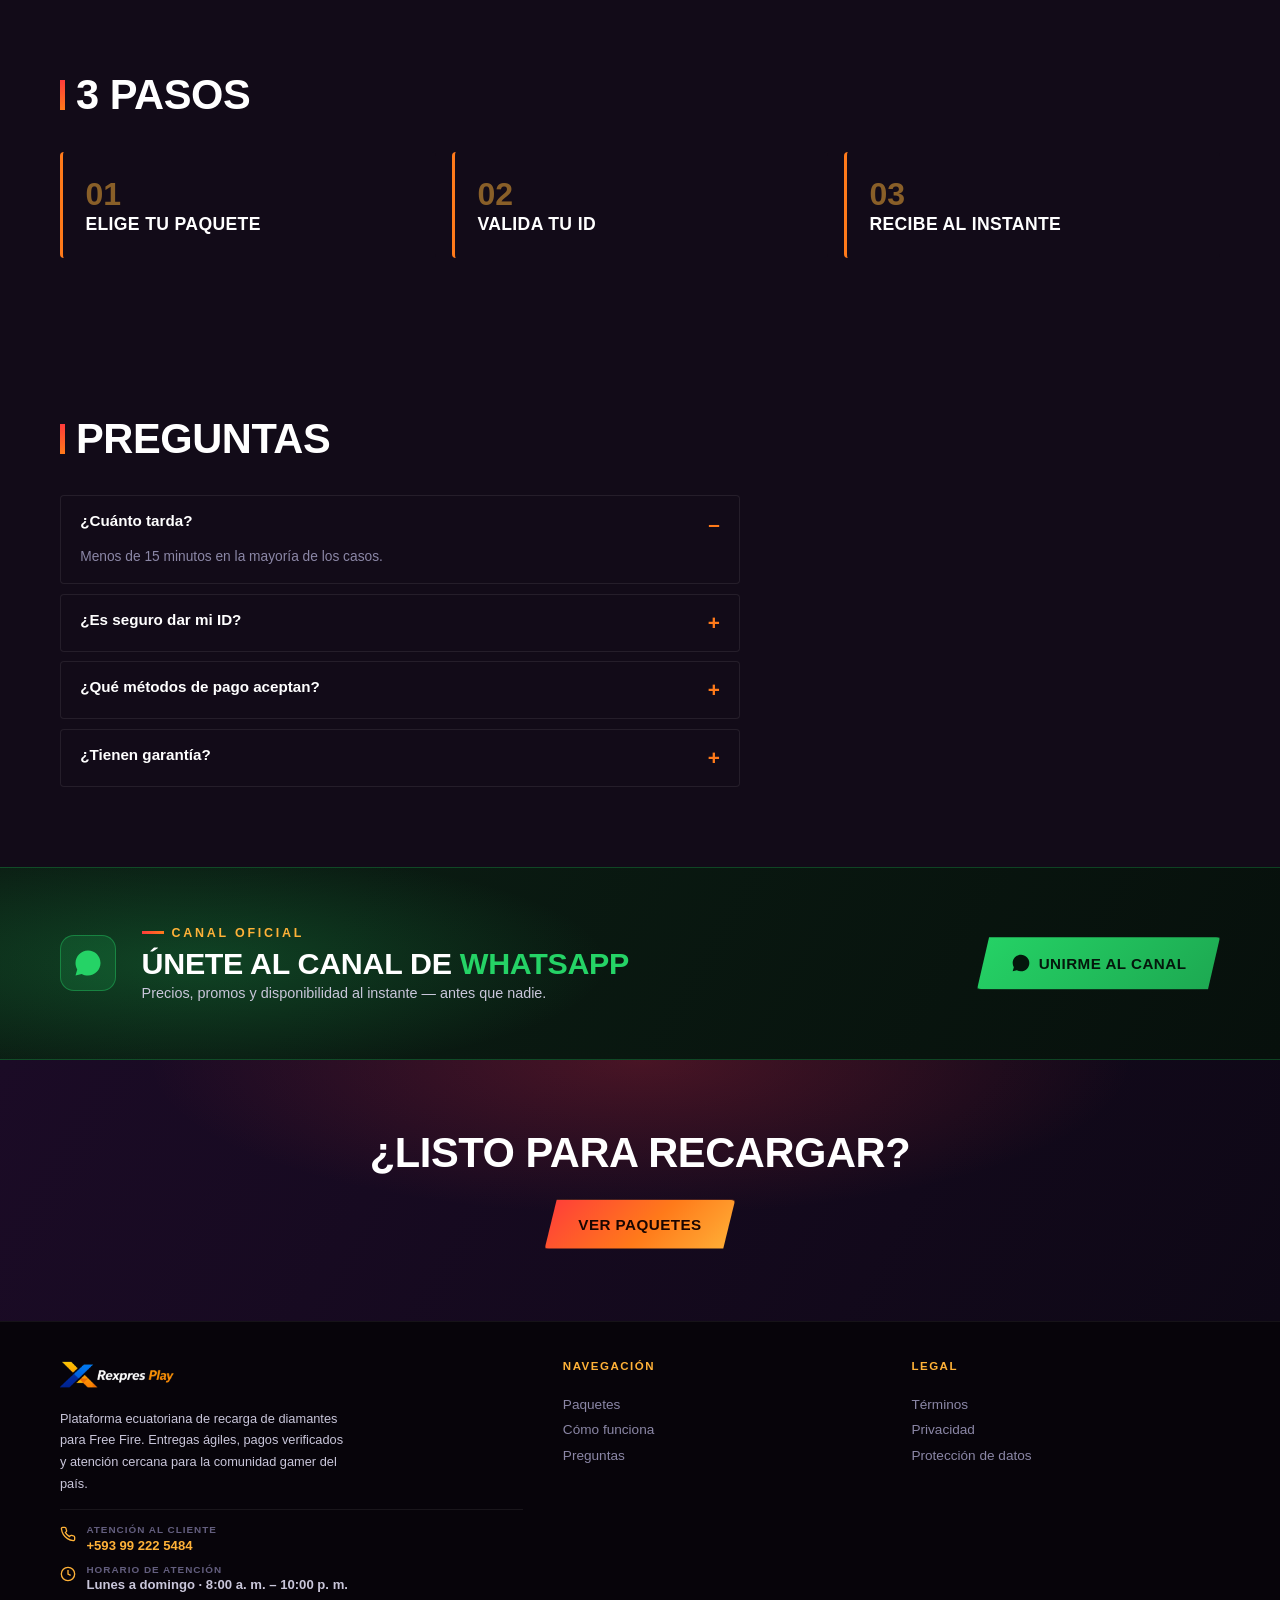
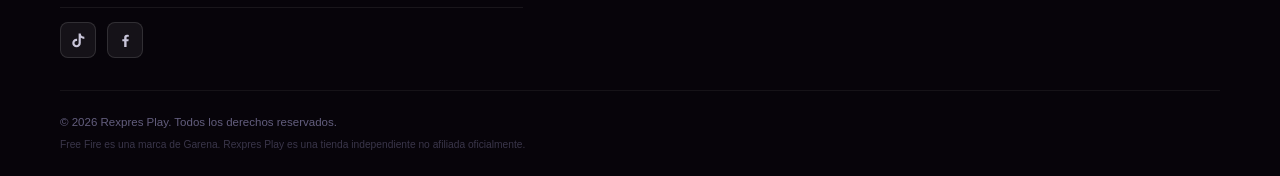
==== commit ad73d2a8: "Add files via upload" ====
--- a/index.html
+++ b/index.html
@@ -186,7 +186,7 @@
 /* ---------- FOOTER ---------- */
 footer{background:var(--bg-0);padding:2.4rem 0 1.4rem;border-top:1px solid rgba(248,249,255,.06);}
 .f-grid{display:grid;grid-template-columns:1fr;gap:2rem;padding-bottom:2rem;border-bottom:1px solid rgba(255,255,255,.06);margin-bottom:1.4rem;}
-.f-logo{height:30px;width:auto;margin-bottom:.2rem;}
+.f-logo{height:30px;width:auto;max-width:180px;align-self:flex-start;margin-bottom:.2rem;}
 .f-col-title{font-family:var(--font-d);font-weight:900;font-size:.72rem;color:var(--orange-2);text-transform:uppercase;letter-spacing:1.5px;margin-bottom:.9rem;}
 .f-col{display:flex;flex-direction:column;gap:.65rem;}
 .f-col a{font-size:.85rem;color:var(--ink-faint);width:fit-content;}
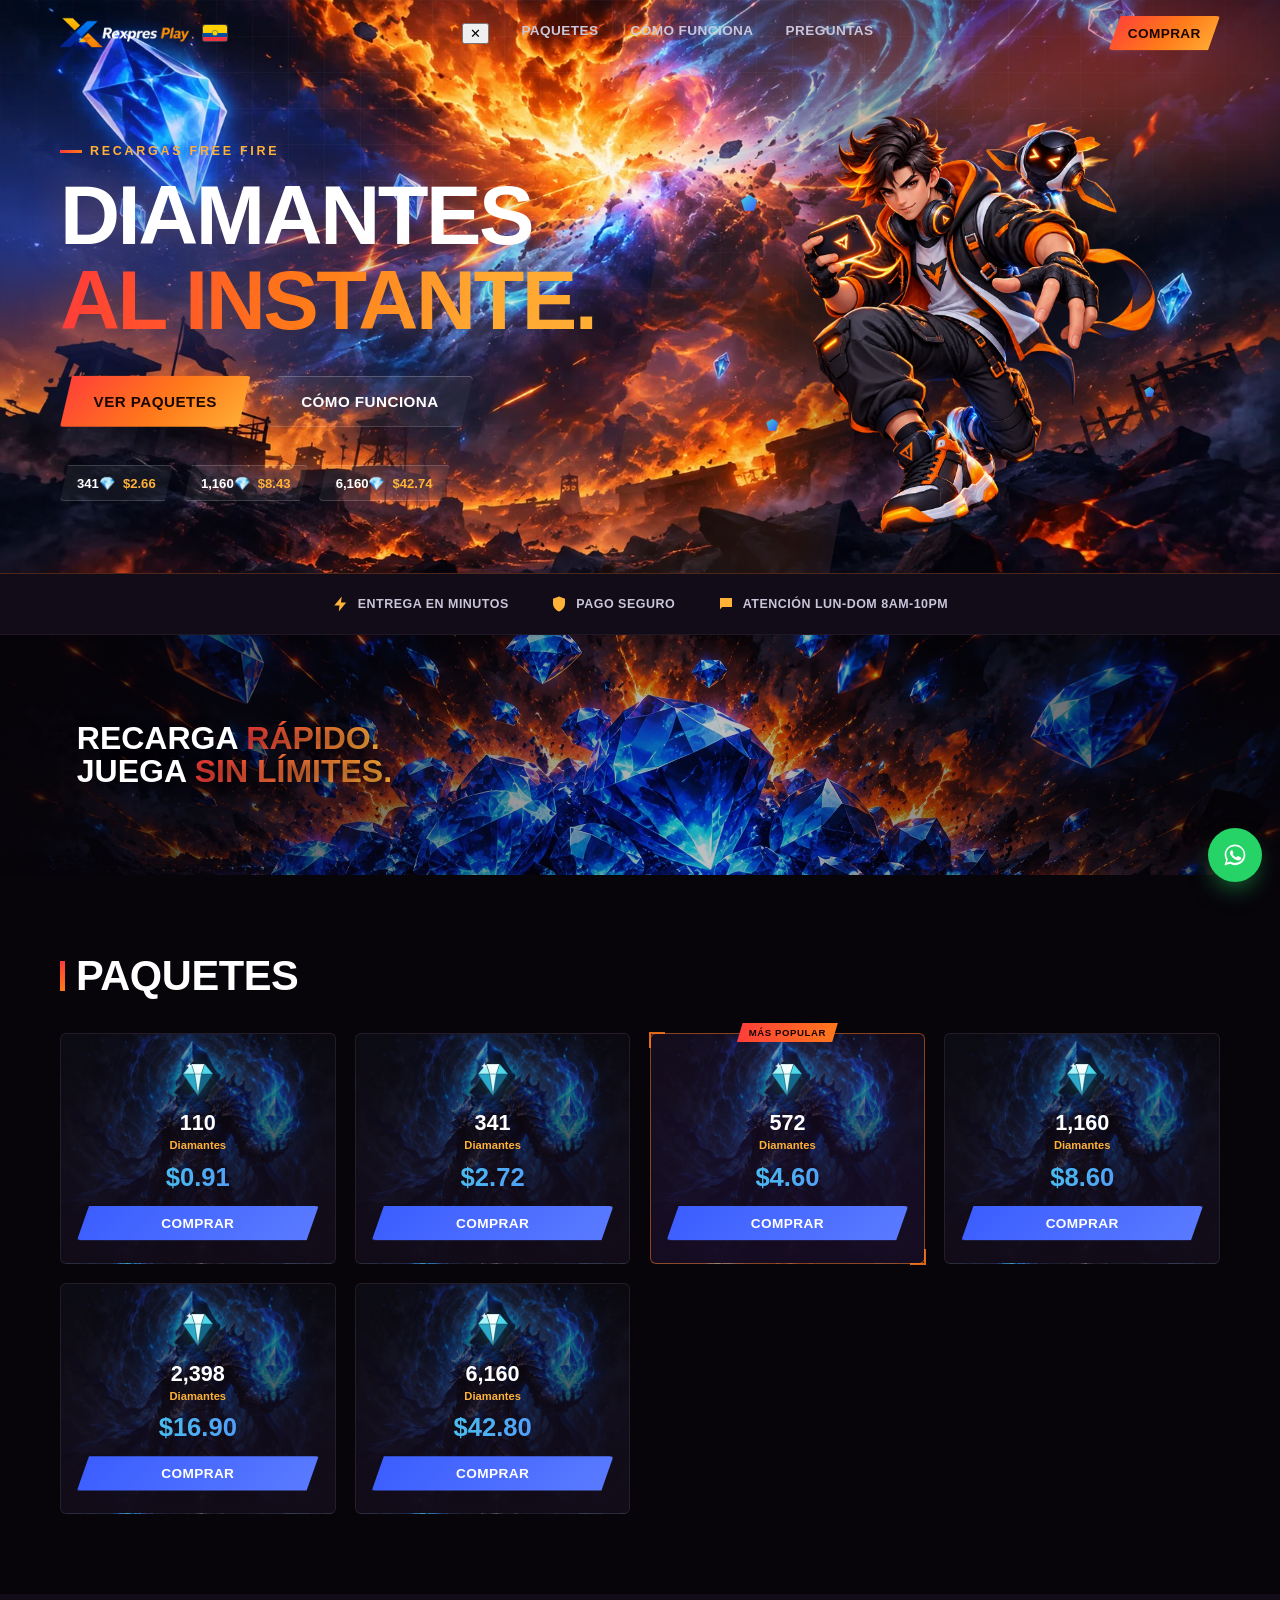
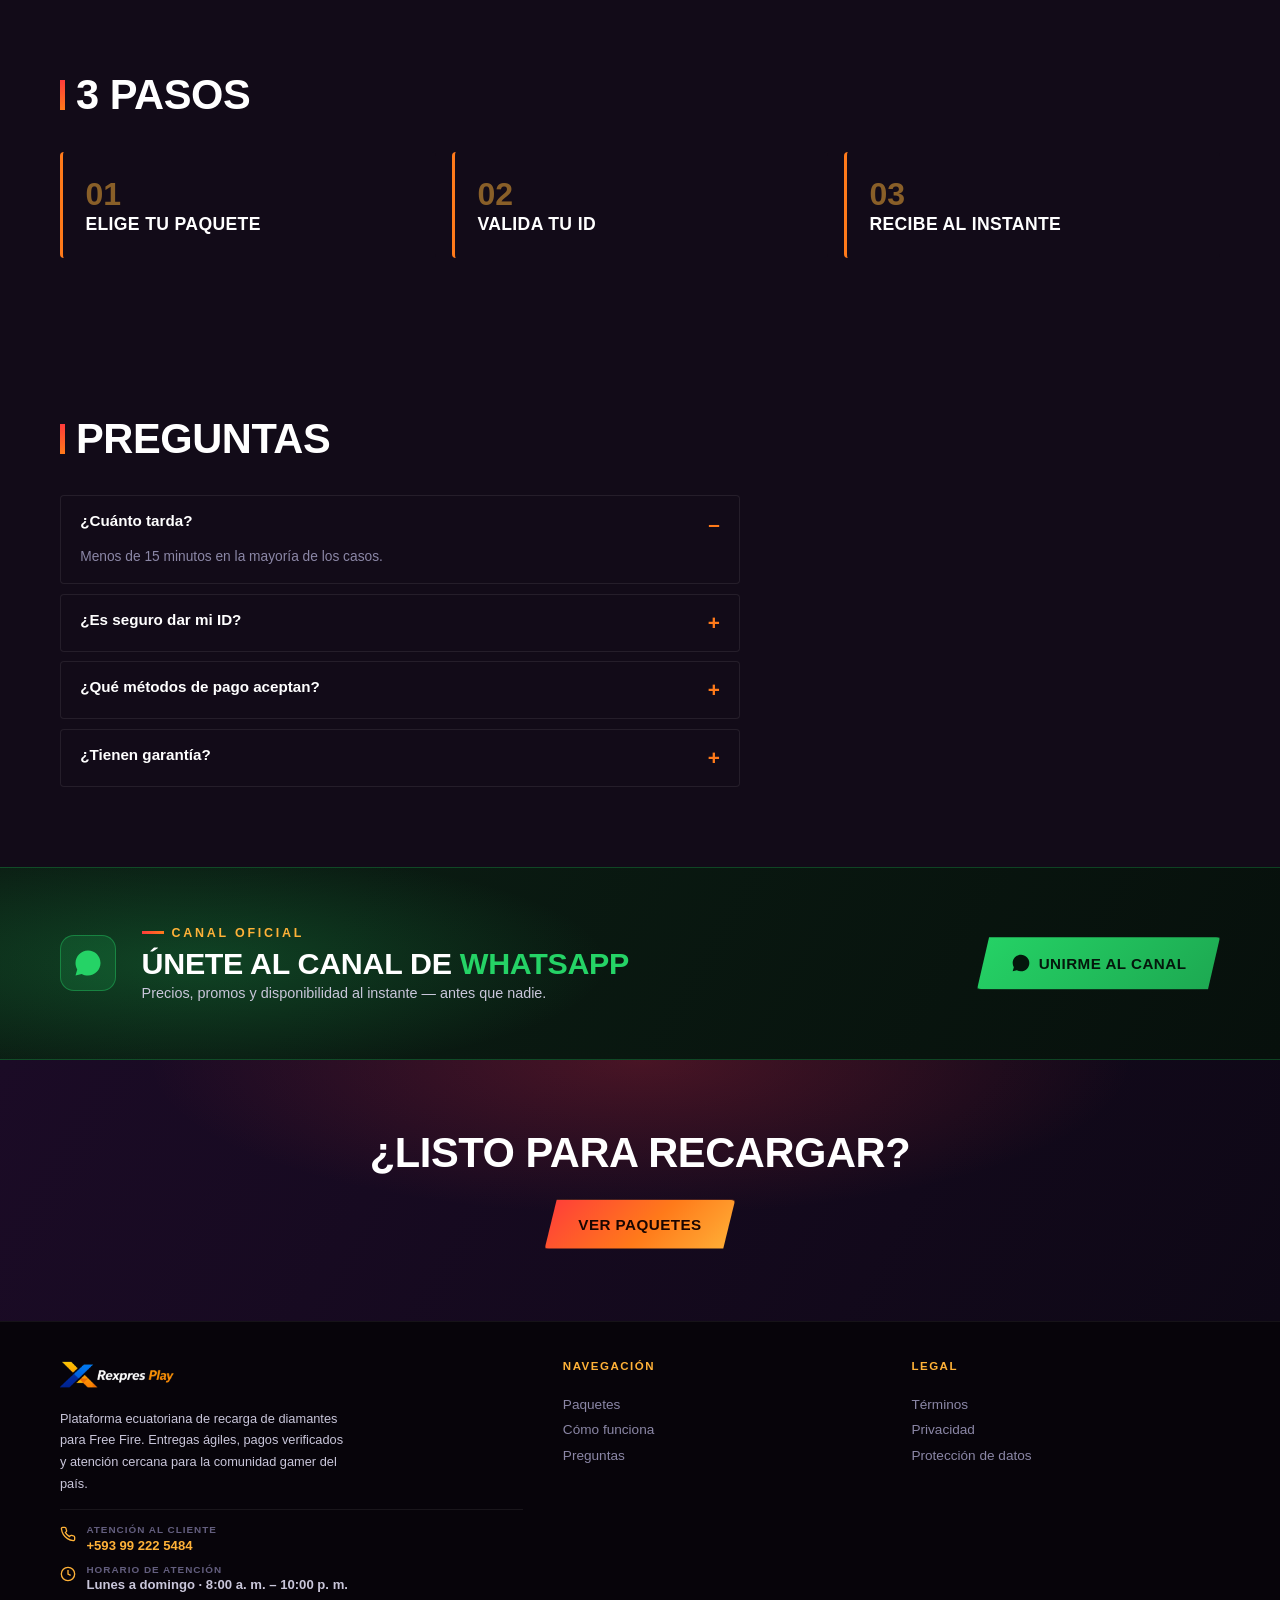
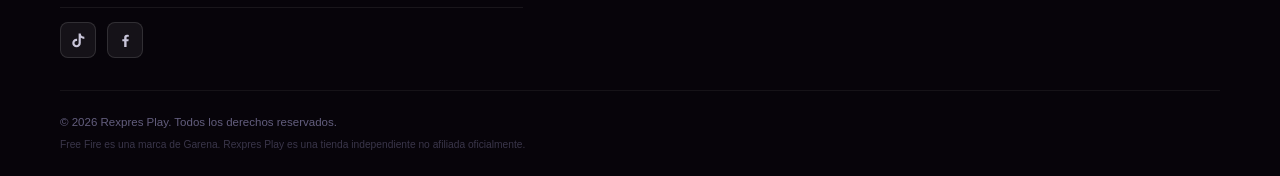
==== commit 7d222fcf: "Update index.html" ====
--- a/index.html
+++ b/index.html
@@ -343,33 +343,33 @@
     <div class="pgrid" data-reveal>
       <article class="pcard" data-buy data-amt="110" data-bonus="0" data-price="0.89">
         <svg class="pgem" viewBox="0 0 48 48"><polygon points="16,6 32,6 28,18 20,18" fill="#F4FFFE"/><polygon points="16,6 6,18 20,18" fill="#A6F3F7"/><polygon points="32,6 42,18 28,18" fill="#4FD8EB"/><polygon points="6,18 24,44 20,18" fill="#2CA9C9"/><polygon points="42,18 24,44 28,18" fill="#146788"/><polygon points="20,18 24,44 28,18" fill="#D8FCFF"/><g stroke="#0B4A5C" stroke-width="0.6" stroke-linejoin="round" fill="none" opacity=".55"><polygon points="16,6 32,6 28,18 20,18"/><polygon points="16,6 6,18 20,18"/><polygon points="32,6 42,18 28,18"/><polygon points="6,18 24,44 20,18"/><polygon points="42,18 24,44 28,18"/><polygon points="20,18 24,44 28,18"/></g><path d="M13.5 4.5 14.6 7.2 17.3 8.3 14.6 9.4 13.5 12.1 12.4 9.4 9.7 8.3 12.4 7.2Z" fill="#fff" opacity=".9"/></svg>
-        <p class="pamt">110<small>Diamantes</small></p><p class="pprice">$0.89</p>
+        <p class="pamt">110<small>Diamantes</small></p><p class="pprice">$0.91</p>
         <button class="btn btn--blue btn--block" style="padding:.6rem;font-size:.85rem;">Comprar</button>
       </article>
       <article class="pcard" data-buy data-amt="341" data-bonus="0" data-price="2.66">
         <svg class="pgem" viewBox="0 0 48 48"><polygon points="16,6 32,6 28,18 20,18" fill="#F4FFFE"/><polygon points="16,6 6,18 20,18" fill="#A6F3F7"/><polygon points="32,6 42,18 28,18" fill="#4FD8EB"/><polygon points="6,18 24,44 20,18" fill="#2CA9C9"/><polygon points="42,18 24,44 28,18" fill="#146788"/><polygon points="20,18 24,44 28,18" fill="#D8FCFF"/><g stroke="#0B4A5C" stroke-width="0.6" stroke-linejoin="round" fill="none" opacity=".55"><polygon points="16,6 32,6 28,18 20,18"/><polygon points="16,6 6,18 20,18"/><polygon points="32,6 42,18 28,18"/><polygon points="6,18 24,44 20,18"/><polygon points="42,18 24,44 28,18"/><polygon points="20,18 24,44 28,18"/></g><path d="M13.5 4.5 14.6 7.2 17.3 8.3 14.6 9.4 13.5 12.1 12.4 9.4 9.7 8.3 12.4 7.2Z" fill="#fff" opacity=".9"/></svg>
-        <p class="pamt">341<small>Diamantes</small></p><p class="pprice">$2.66</p>
+        <p class="pamt">341<small>Diamantes</small></p><p class="pprice">$2.72</p>
         <button class="btn btn--blue btn--block" style="padding:.6rem;font-size:.85rem;">Comprar</button>
       </article>
       <article class="pcard hot" data-buy data-amt="572" data-bonus="0" data-price="4.52">
         <span class="ptag">Más popular</span>
         <svg class="pgem" viewBox="0 0 48 48"><polygon points="16,6 32,6 28,18 20,18" fill="#F4FFFE"/><polygon points="16,6 6,18 20,18" fill="#A6F3F7"/><polygon points="32,6 42,18 28,18" fill="#4FD8EB"/><polygon points="6,18 24,44 20,18" fill="#2CA9C9"/><polygon points="42,18 24,44 28,18" fill="#146788"/><polygon points="20,18 24,44 28,18" fill="#D8FCFF"/><g stroke="#0B4A5C" stroke-width="0.6" stroke-linejoin="round" fill="none" opacity=".55"><polygon points="16,6 32,6 28,18 20,18"/><polygon points="16,6 6,18 20,18"/><polygon points="32,6 42,18 28,18"/><polygon points="6,18 24,44 20,18"/><polygon points="42,18 24,44 28,18"/><polygon points="20,18 24,44 28,18"/></g><path d="M13.5 4.5 14.6 7.2 17.3 8.3 14.6 9.4 13.5 12.1 12.4 9.4 9.7 8.3 12.4 7.2Z" fill="#fff" opacity=".9"/></svg>
-        <p class="pamt">572<small>Diamantes</small></p><p class="pprice">$4.52</p>
+        <p class="pamt">572<small>Diamantes</small></p><p class="pprice">$4.60</p>
         <button class="btn btn--blue btn--block" style="padding:.6rem;font-size:.85rem;">Comprar</button>
       </article>
       <article class="pcard" data-buy data-amt="1,160" data-bonus="0" data-price="8.43">
         <svg class="pgem" viewBox="0 0 48 48"><polygon points="16,6 32,6 28,18 20,18" fill="#F4FFFE"/><polygon points="16,6 6,18 20,18" fill="#A6F3F7"/><polygon points="32,6 42,18 28,18" fill="#4FD8EB"/><polygon points="6,18 24,44 20,18" fill="#2CA9C9"/><polygon points="42,18 24,44 28,18" fill="#146788"/><polygon points="20,18 24,44 28,18" fill="#D8FCFF"/><g stroke="#0B4A5C" stroke-width="0.6" stroke-linejoin="round" fill="none" opacity=".55"><polygon points="16,6 32,6 28,18 20,18"/><polygon points="16,6 6,18 20,18"/><polygon points="32,6 42,18 28,18"/><polygon points="6,18 24,44 20,18"/><polygon points="42,18 24,44 28,18"/><polygon points="20,18 24,44 28,18"/></g><path d="M13.5 4.5 14.6 7.2 17.3 8.3 14.6 9.4 13.5 12.1 12.4 9.4 9.7 8.3 12.4 7.2Z" fill="#fff" opacity=".9"/></svg>
-        <p class="pamt">1,160<small>Diamantes</small></p><p class="pprice">$8.43</p>
+        <p class="pamt">1,160<small>Diamantes</small></p><p class="pprice">$8.60</p>
         <button class="btn btn--blue btn--block" style="padding:.6rem;font-size:.85rem;">Comprar</button>
       </article>
       <article class="pcard" data-buy data-amt="2,398" data-bonus="0" data-price="16.80">
         <svg class="pgem" viewBox="0 0 48 48"><polygon points="16,6 32,6 28,18 20,18" fill="#F4FFFE"/><polygon points="16,6 6,18 20,18" fill="#A6F3F7"/><polygon points="32,6 42,18 28,18" fill="#4FD8EB"/><polygon points="6,18 24,44 20,18" fill="#2CA9C9"/><polygon points="42,18 24,44 28,18" fill="#146788"/><polygon points="20,18 24,44 28,18" fill="#D8FCFF"/><g stroke="#0B4A5C" stroke-width="0.6" stroke-linejoin="round" fill="none" opacity=".55"><polygon points="16,6 32,6 28,18 20,18"/><polygon points="16,6 6,18 20,18"/><polygon points="32,6 42,18 28,18"/><polygon points="6,18 24,44 20,18"/><polygon points="42,18 24,44 28,18"/><polygon points="20,18 24,44 28,18"/></g><path d="M13.5 4.5 14.6 7.2 17.3 8.3 14.6 9.4 13.5 12.1 12.4 9.4 9.7 8.3 12.4 7.2Z" fill="#fff" opacity=".9"/></svg>
-        <p class="pamt">2,398<small>Diamantes</small></p><p class="pprice">$16.80</p>
+        <p class="pamt">2,398<small>Diamantes</small></p><p class="pprice">$16.90</p>
         <button class="btn btn--blue btn--block" style="padding:.6rem;font-size:.85rem;">Comprar</button>
       </article>
       <article class="pcard" data-buy data-amt="6,160" data-bonus="0" data-price="42.74">
         <svg class="pgem" viewBox="0 0 48 48"><polygon points="16,6 32,6 28,18 20,18" fill="#F4FFFE"/><polygon points="16,6 6,18 20,18" fill="#A6F3F7"/><polygon points="32,6 42,18 28,18" fill="#4FD8EB"/><polygon points="6,18 24,44 20,18" fill="#2CA9C9"/><polygon points="42,18 24,44 28,18" fill="#146788"/><polygon points="20,18 24,44 28,18" fill="#D8FCFF"/><g stroke="#0B4A5C" stroke-width="0.6" stroke-linejoin="round" fill="none" opacity=".55"><polygon points="16,6 32,6 28,18 20,18"/><polygon points="16,6 6,18 20,18"/><polygon points="32,6 42,18 28,18"/><polygon points="6,18 24,44 20,18"/><polygon points="42,18 24,44 28,18"/><polygon points="20,18 24,44 28,18"/></g><path d="M13.5 4.5 14.6 7.2 17.3 8.3 14.6 9.4 13.5 12.1 12.4 9.4 9.7 8.3 12.4 7.2Z" fill="#fff" opacity=".9"/></svg>
-        <p class="pamt">6,160<small>Diamantes</small></p><p class="pprice">$42.74</p>
+        <p class="pamt">6,160<small>Diamantes</small></p><p class="pprice">$42.80</p>
         <button class="btn btn--blue btn--block" style="padding:.6rem;font-size:.85rem;">Comprar</button>
       </article>
     </div>
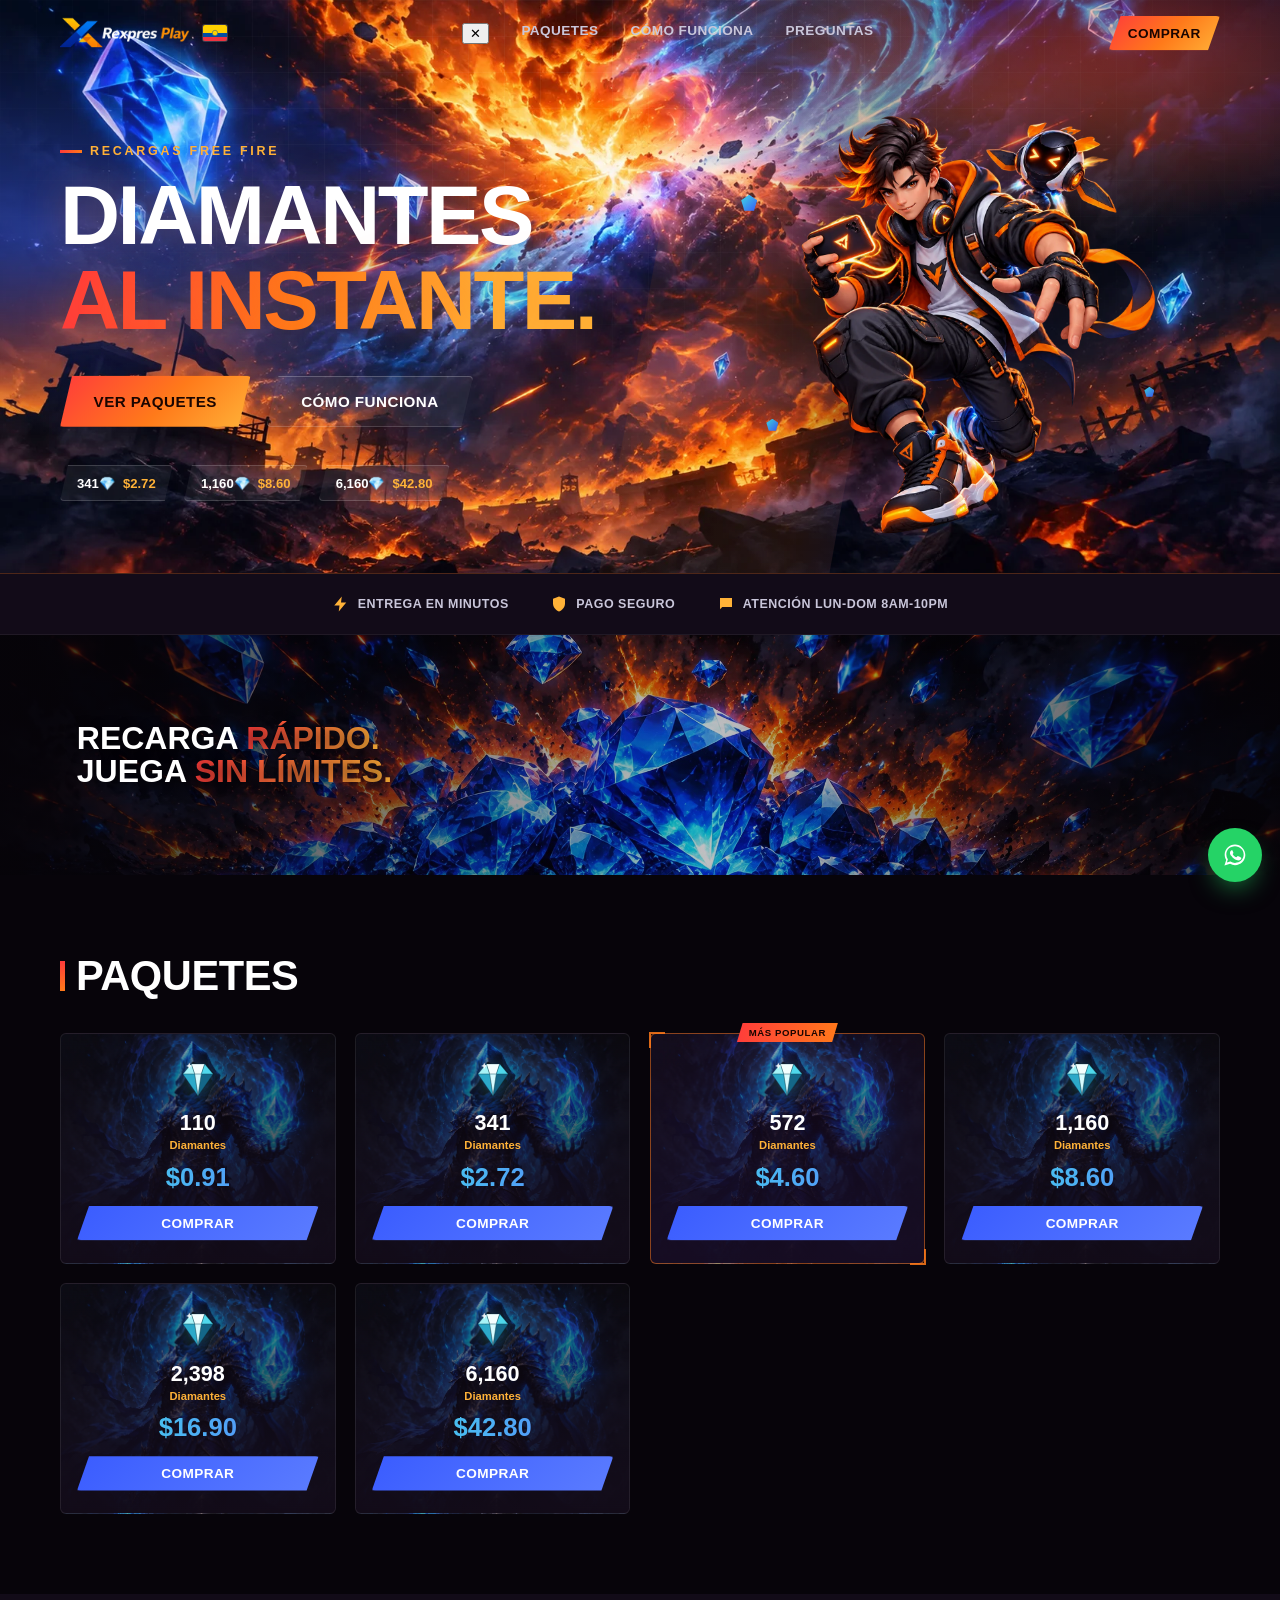
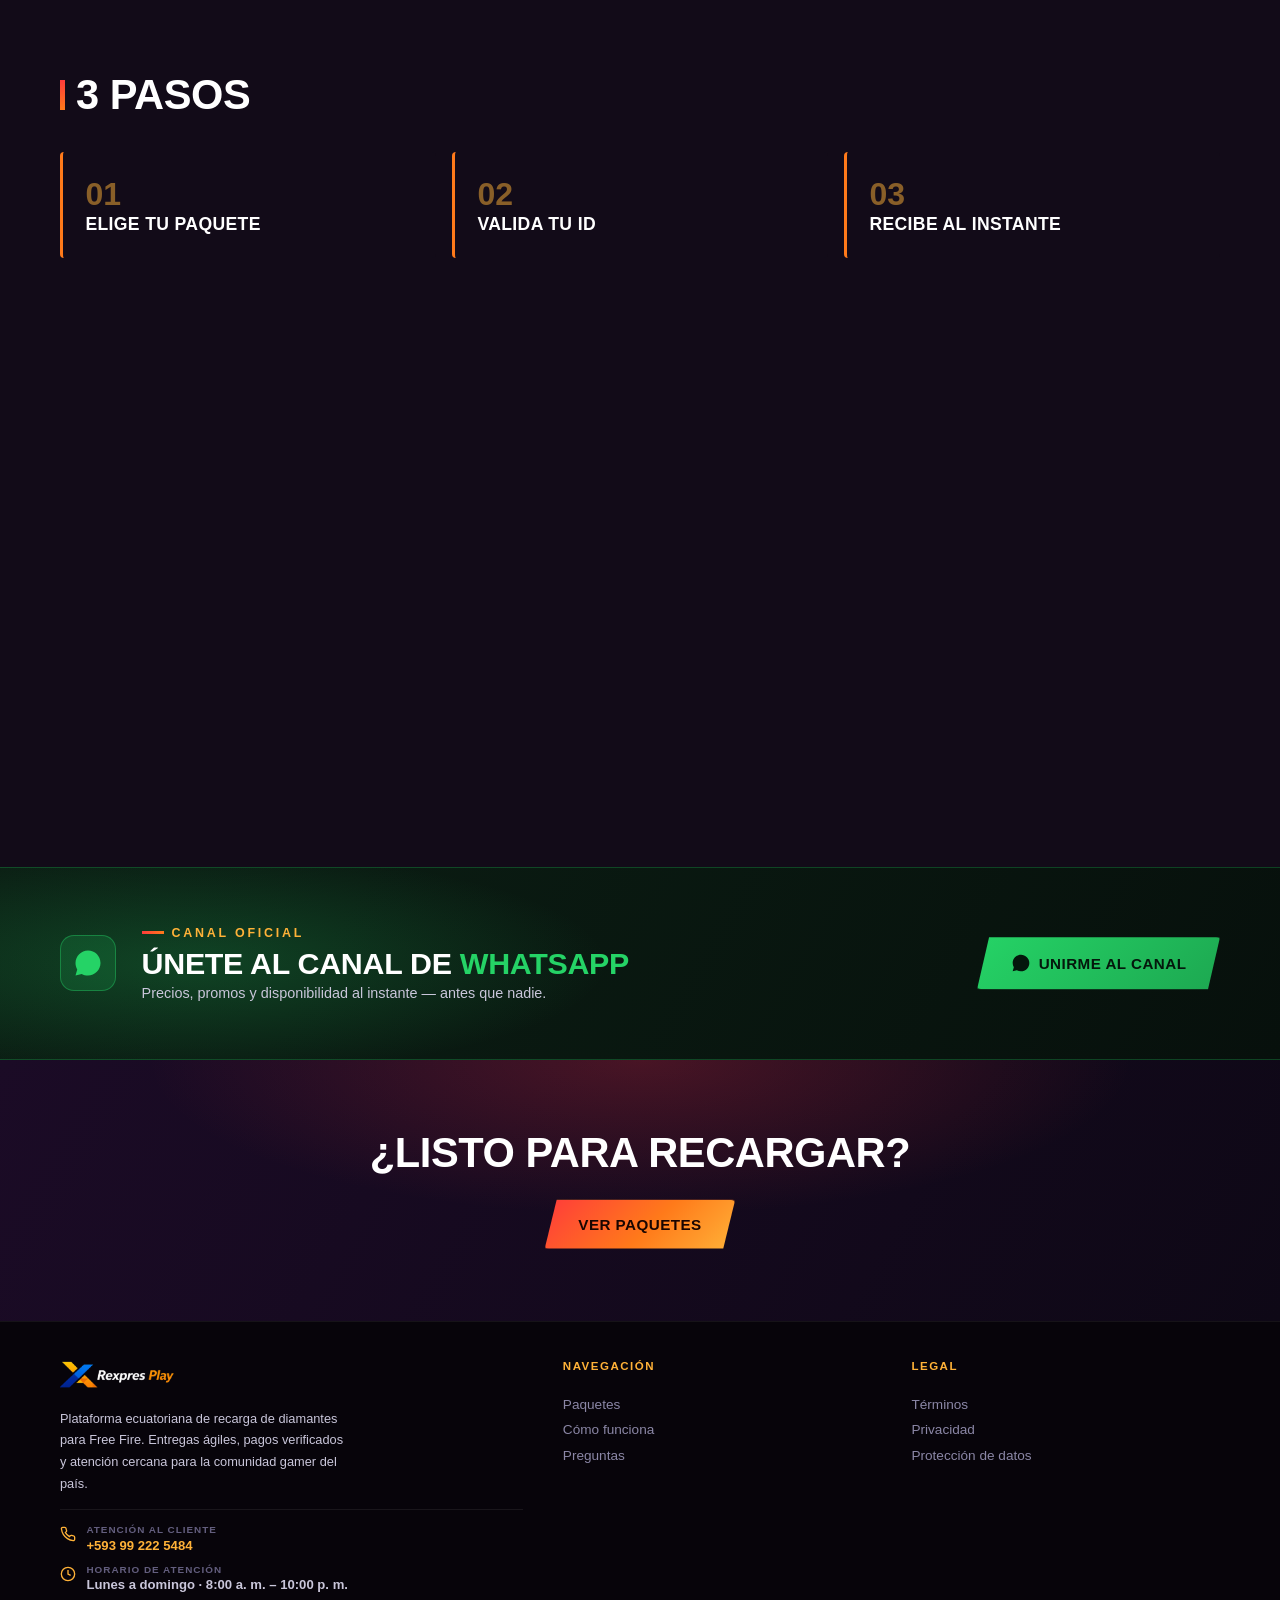
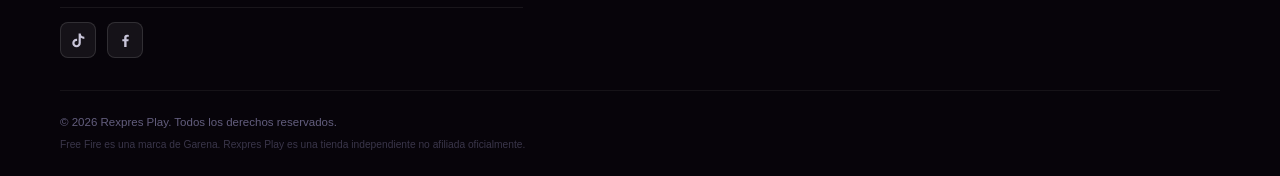
==== commit b11c7a06: "Add files via upload" ====
--- a/index.html
+++ b/index.html
@@ -286,9 +286,9 @@
         <a href="#como" class="btn btn--ghost">Cómo funciona</a>
       </div>
       <div class="quickpick" data-reveal>
-        <div class="qchip" data-buy data-amt="341" data-bonus="0" data-price="2.66"><b>341💎</b><span>$2.66</span></div>
-        <div class="qchip" data-buy data-amt="1,160" data-bonus="0" data-price="8.43"><b>1,160💎</b><span>$8.43</span></div>
-        <div class="qchip" data-buy data-amt="6,160" data-bonus="0" data-price="42.74"><b>6,160💎</b><span>$42.74</span></div>
+        <div class="qchip" data-buy data-amt="341" data-bonus="0" data-price="2.72"><b>341💎</b><span>$2.72</span></div>
+        <div class="qchip" data-buy data-amt="1,160" data-bonus="0" data-price="8.60"><b>1,160💎</b><span>$8.60</span></div>
+        <div class="qchip" data-buy data-amt="6,160" data-bonus="0" data-price="42.80"><b>6,160💎</b><span>$42.80</span></div>
       </div>
     </div>
     <div class="gemwrap">
@@ -341,33 +341,33 @@
   <div class="wrap">
     <div class="s-head" data-reveal><h2>Paquetes</h2></div>
     <div class="pgrid" data-reveal>
-      <article class="pcard" data-buy data-amt="110" data-bonus="0" data-price="0.89">
+      <article class="pcard" data-buy data-amt="110" data-bonus="0" data-price="0.91">
         <svg class="pgem" viewBox="0 0 48 48"><polygon points="16,6 32,6 28,18 20,18" fill="#F4FFFE"/><polygon points="16,6 6,18 20,18" fill="#A6F3F7"/><polygon points="32,6 42,18 28,18" fill="#4FD8EB"/><polygon points="6,18 24,44 20,18" fill="#2CA9C9"/><polygon points="42,18 24,44 28,18" fill="#146788"/><polygon points="20,18 24,44 28,18" fill="#D8FCFF"/><g stroke="#0B4A5C" stroke-width="0.6" stroke-linejoin="round" fill="none" opacity=".55"><polygon points="16,6 32,6 28,18 20,18"/><polygon points="16,6 6,18 20,18"/><polygon points="32,6 42,18 28,18"/><polygon points="6,18 24,44 20,18"/><polygon points="42,18 24,44 28,18"/><polygon points="20,18 24,44 28,18"/></g><path d="M13.5 4.5 14.6 7.2 17.3 8.3 14.6 9.4 13.5 12.1 12.4 9.4 9.7 8.3 12.4 7.2Z" fill="#fff" opacity=".9"/></svg>
         <p class="pamt">110<small>Diamantes</small></p><p class="pprice">$0.91</p>
         <button class="btn btn--blue btn--block" style="padding:.6rem;font-size:.85rem;">Comprar</button>
       </article>
-      <article class="pcard" data-buy data-amt="341" data-bonus="0" data-price="2.66">
+      <article class="pcard" data-buy data-amt="341" data-bonus="0" data-price="2.72">
         <svg class="pgem" viewBox="0 0 48 48"><polygon points="16,6 32,6 28,18 20,18" fill="#F4FFFE"/><polygon points="16,6 6,18 20,18" fill="#A6F3F7"/><polygon points="32,6 42,18 28,18" fill="#4FD8EB"/><polygon points="6,18 24,44 20,18" fill="#2CA9C9"/><polygon points="42,18 24,44 28,18" fill="#146788"/><polygon points="20,18 24,44 28,18" fill="#D8FCFF"/><g stroke="#0B4A5C" stroke-width="0.6" stroke-linejoin="round" fill="none" opacity=".55"><polygon points="16,6 32,6 28,18 20,18"/><polygon points="16,6 6,18 20,18"/><polygon points="32,6 42,18 28,18"/><polygon points="6,18 24,44 20,18"/><polygon points="42,18 24,44 28,18"/><polygon points="20,18 24,44 28,18"/></g><path d="M13.5 4.5 14.6 7.2 17.3 8.3 14.6 9.4 13.5 12.1 12.4 9.4 9.7 8.3 12.4 7.2Z" fill="#fff" opacity=".9"/></svg>
         <p class="pamt">341<small>Diamantes</small></p><p class="pprice">$2.72</p>
         <button class="btn btn--blue btn--block" style="padding:.6rem;font-size:.85rem;">Comprar</button>
       </article>
-      <article class="pcard hot" data-buy data-amt="572" data-bonus="0" data-price="4.52">
+      <article class="pcard hot" data-buy data-amt="572" data-bonus="0" data-price="4.60">
         <span class="ptag">Más popular</span>
         <svg class="pgem" viewBox="0 0 48 48"><polygon points="16,6 32,6 28,18 20,18" fill="#F4FFFE"/><polygon points="16,6 6,18 20,18" fill="#A6F3F7"/><polygon points="32,6 42,18 28,18" fill="#4FD8EB"/><polygon points="6,18 24,44 20,18" fill="#2CA9C9"/><polygon points="42,18 24,44 28,18" fill="#146788"/><polygon points="20,18 24,44 28,18" fill="#D8FCFF"/><g stroke="#0B4A5C" stroke-width="0.6" stroke-linejoin="round" fill="none" opacity=".55"><polygon points="16,6 32,6 28,18 20,18"/><polygon points="16,6 6,18 20,18"/><polygon points="32,6 42,18 28,18"/><polygon points="6,18 24,44 20,18"/><polygon points="42,18 24,44 28,18"/><polygon points="20,18 24,44 28,18"/></g><path d="M13.5 4.5 14.6 7.2 17.3 8.3 14.6 9.4 13.5 12.1 12.4 9.4 9.7 8.3 12.4 7.2Z" fill="#fff" opacity=".9"/></svg>
         <p class="pamt">572<small>Diamantes</small></p><p class="pprice">$4.60</p>
         <button class="btn btn--blue btn--block" style="padding:.6rem;font-size:.85rem;">Comprar</button>
       </article>
-      <article class="pcard" data-buy data-amt="1,160" data-bonus="0" data-price="8.43">
+      <article class="pcard" data-buy data-amt="1,160" data-bonus="0" data-price="8.60">
         <svg class="pgem" viewBox="0 0 48 48"><polygon points="16,6 32,6 28,18 20,18" fill="#F4FFFE"/><polygon points="16,6 6,18 20,18" fill="#A6F3F7"/><polygon points="32,6 42,18 28,18" fill="#4FD8EB"/><polygon points="6,18 24,44 20,18" fill="#2CA9C9"/><polygon points="42,18 24,44 28,18" fill="#146788"/><polygon points="20,18 24,44 28,18" fill="#D8FCFF"/><g stroke="#0B4A5C" stroke-width="0.6" stroke-linejoin="round" fill="none" opacity=".55"><polygon points="16,6 32,6 28,18 20,18"/><polygon points="16,6 6,18 20,18"/><polygon points="32,6 42,18 28,18"/><polygon points="6,18 24,44 20,18"/><polygon points="42,18 24,44 28,18"/><polygon points="20,18 24,44 28,18"/></g><path d="M13.5 4.5 14.6 7.2 17.3 8.3 14.6 9.4 13.5 12.1 12.4 9.4 9.7 8.3 12.4 7.2Z" fill="#fff" opacity=".9"/></svg>
         <p class="pamt">1,160<small>Diamantes</small></p><p class="pprice">$8.60</p>
         <button class="btn btn--blue btn--block" style="padding:.6rem;font-size:.85rem;">Comprar</button>
       </article>
-      <article class="pcard" data-buy data-amt="2,398" data-bonus="0" data-price="16.80">
+      <article class="pcard" data-buy data-amt="2,398" data-bonus="0" data-price="16.90">
         <svg class="pgem" viewBox="0 0 48 48"><polygon points="16,6 32,6 28,18 20,18" fill="#F4FFFE"/><polygon points="16,6 6,18 20,18" fill="#A6F3F7"/><polygon points="32,6 42,18 28,18" fill="#4FD8EB"/><polygon points="6,18 24,44 20,18" fill="#2CA9C9"/><polygon points="42,18 24,44 28,18" fill="#146788"/><polygon points="20,18 24,44 28,18" fill="#D8FCFF"/><g stroke="#0B4A5C" stroke-width="0.6" stroke-linejoin="round" fill="none" opacity=".55"><polygon points="16,6 32,6 28,18 20,18"/><polygon points="16,6 6,18 20,18"/><polygon points="32,6 42,18 28,18"/><polygon points="6,18 24,44 20,18"/><polygon points="42,18 24,44 28,18"/><polygon points="20,18 24,44 28,18"/></g><path d="M13.5 4.5 14.6 7.2 17.3 8.3 14.6 9.4 13.5 12.1 12.4 9.4 9.7 8.3 12.4 7.2Z" fill="#fff" opacity=".9"/></svg>
         <p class="pamt">2,398<small>Diamantes</small></p><p class="pprice">$16.90</p>
         <button class="btn btn--blue btn--block" style="padding:.6rem;font-size:.85rem;">Comprar</button>
       </article>
-      <article class="pcard" data-buy data-amt="6,160" data-bonus="0" data-price="42.74">
+      <article class="pcard" data-buy data-amt="6,160" data-bonus="0" data-price="42.80">
         <svg class="pgem" viewBox="0 0 48 48"><polygon points="16,6 32,6 28,18 20,18" fill="#F4FFFE"/><polygon points="16,6 6,18 20,18" fill="#A6F3F7"/><polygon points="32,6 42,18 28,18" fill="#4FD8EB"/><polygon points="6,18 24,44 20,18" fill="#2CA9C9"/><polygon points="42,18 24,44 28,18" fill="#146788"/><polygon points="20,18 24,44 28,18" fill="#D8FCFF"/><g stroke="#0B4A5C" stroke-width="0.6" stroke-linejoin="round" fill="none" opacity=".55"><polygon points="16,6 32,6 28,18 20,18"/><polygon points="16,6 6,18 20,18"/><polygon points="32,6 42,18 28,18"/><polygon points="6,18 24,44 20,18"/><polygon points="42,18 24,44 28,18"/><polygon points="20,18 24,44 28,18"/></g><path d="M13.5 4.5 14.6 7.2 17.3 8.3 14.6 9.4 13.5 12.1 12.4 9.4 9.7 8.3 12.4 7.2Z" fill="#fff" opacity=".9"/></svg>
         <p class="pamt">6,160<small>Diamantes</small></p><p class="pprice">$42.80</p>
         <button class="btn btn--blue btn--block" style="padding:.6rem;font-size:.85rem;">Comprar</button>
